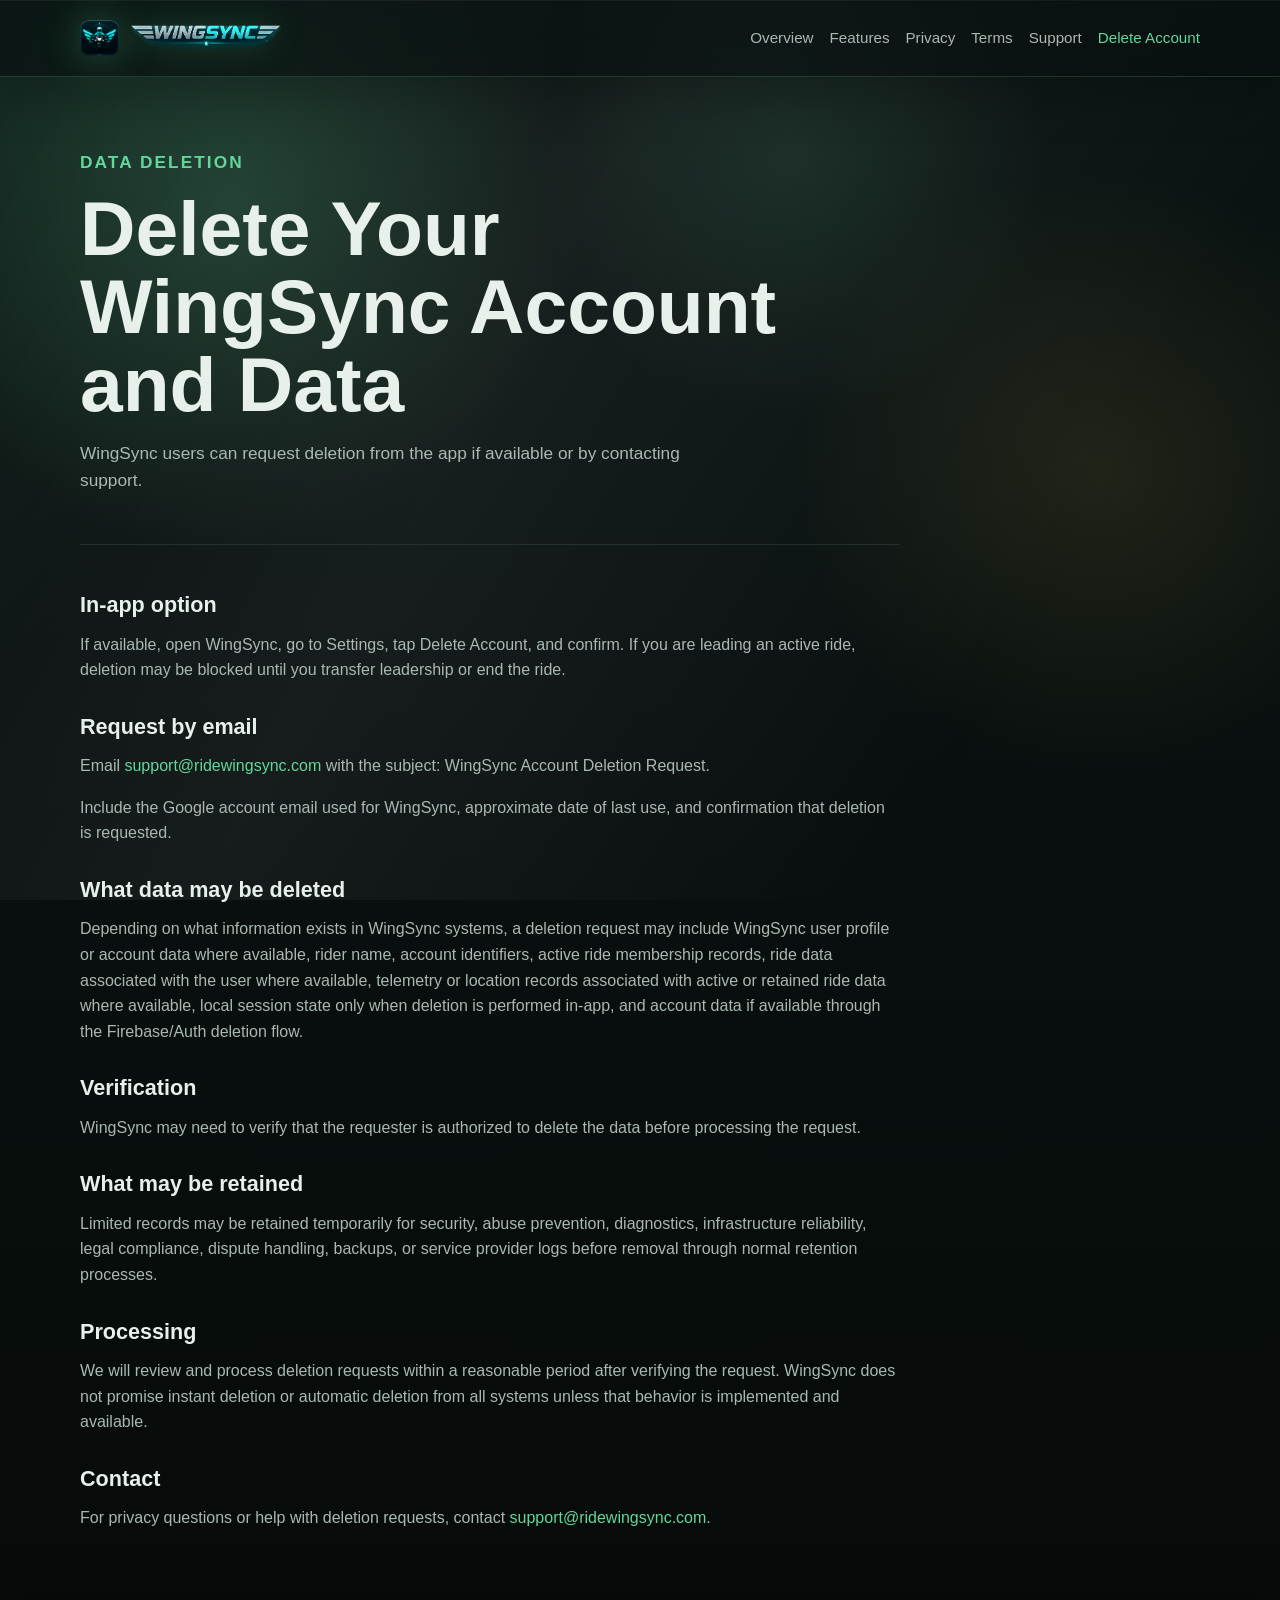
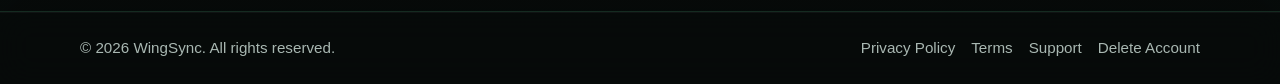
==== delete-account.html @ e3e8045b "Initial WingSync compliance website" ====
<!doctype html>
<html lang="en">
<head>
  <meta charset="utf-8">
  <meta name="viewport" content="width=device-width, initial-scale=1">
  <title>Delete Your WingSync Account and Data | WingSync</title>
  <meta name="description" content="How to delete or request deletion of WingSync account data, ride data, rider name, and telemetry.">
  <link rel="stylesheet" href="style.css">
</head>
<body>
  <header class="site-header">
    <a class="brand" href="index.html" aria-label="WingSync home">
      <img class="brand-icon" src="images/wing_sync_app_icon.png" alt="" aria-hidden="true">
      <img class="brand-logo" src="images/wing_sync_text_logo.png" alt="WingSync">
    </a>
    <nav class="site-nav" aria-label="Main navigation">
      <a href="index.html">Overview</a>
      <a href="features.html">Features</a>
      <a href="privacy-policy.html">Privacy</a>
      <a href="terms.html">Terms</a>
      <a href="support.html">Support</a>
      <a href="delete-account.html" aria-current="page">Delete Account</a>
    </nav>
  </header>

  <main>
    <section class="page-hero">
      <p class="eyebrow">Data deletion</p>
      <h1>Delete Your WingSync Account and Data</h1>
      <p>WingSync users can request deletion from the app if available or by contacting support.</p>
    </section>

    <section class="section legal">
      <h2>In-app option</h2>
      <p>If available, open WingSync, go to Settings, tap Delete Account, and confirm. If you are leading an active ride, deletion may be blocked until you transfer leadership or end the ride.</p>

      <h2>Request by email</h2>
      <p>Email <a href="mailto:support@ridewingsync.com?subject=WingSync%20Account%20Deletion%20Request">support@ridewingsync.com</a> with the subject: WingSync Account Deletion Request.</p>
      <p>Include the Google account email used for WingSync, approximate date of last use, and confirmation that deletion is requested.</p>

      <h2>What data may be deleted</h2>
      <p>Depending on what information exists in WingSync systems, a deletion request may include WingSync user profile or account data where available, rider name, account identifiers, active ride membership records, ride data associated with the user where available, telemetry or location records associated with active or retained ride data where available, local session state only when deletion is performed in-app, and account data if available through the Firebase/Auth deletion flow.</p>

      <h2>Verification</h2>
      <p>WingSync may need to verify that the requester is authorized to delete the data before processing the request.</p>

      <h2>What may be retained</h2>
      <p>Limited records may be retained temporarily for security, abuse prevention, diagnostics, infrastructure reliability, legal compliance, dispute handling, backups, or service provider logs before removal through normal retention processes.</p>

      <h2>Processing</h2>
      <p>We will review and process deletion requests within a reasonable period after verifying the request. WingSync does not promise instant deletion or automatic deletion from all systems unless that behavior is implemented and available.</p>

      <h2>Contact</h2>
      <p>For privacy questions or help with deletion requests, contact <a href="mailto:support@ridewingsync.com">support@ridewingsync.com</a>.</p>
    </section>
  </main>

  <footer class="site-footer">
    <p>&copy; 2026 WingSync. All rights reserved.</p>
    <nav aria-label="Footer navigation">
      <a href="privacy-policy.html">Privacy Policy</a>
      <a href="terms.html">Terms</a>
      <a href="support.html">Support</a>
      <a href="delete-account.html">Delete Account</a>
    </nav>
  </footer>
</body>
</html>
---- style.css ----
:root {
  color-scheme: dark;
  --bg: #09100f;
  --panel: #111b1a;
  --panel-strong: #172321;
  --text: #e8f0eb;
  --muted: #a9b8b2;
  --line: #2a3935;
  --accent: #63d69b;
  --accent-strong: #24a76d;
  --glass: rgba(17, 27, 26, 0.58);
  --glass-strong: rgba(23, 35, 33, 0.72);
  --glow: rgba(99, 214, 155, 0.28);
  --glow-soft: rgba(99, 214, 155, 0.14);
  --warning: #e6c35c;
  --max: 1120px;
}

* {
  box-sizing: border-box;
}

html {
  scroll-behavior: smooth;
}

body {
  position: relative;
  margin: 0;
  min-height: 100vh;
  overflow-x: hidden;
  background:
    radial-gradient(circle at 18% 12%, rgba(99, 214, 155, 0.2), transparent 22rem),
    radial-gradient(circle at 86% 28%, rgba(230, 195, 92, 0.1), transparent 19rem),
    linear-gradient(135deg, rgba(99, 214, 155, 0.08), transparent 30rem),
    linear-gradient(180deg, #0b1413 0%, var(--bg) 42%, #070b0a 100%);
  color: var(--text);
  font-family: Arial, Helvetica, sans-serif;
  line-height: 1.6;
}

body::before {
  content: "";
  position: fixed;
  inset: 0;
  z-index: 0;
  pointer-events: none;
  background:
    linear-gradient(120deg, transparent 0%, rgba(255, 255, 255, 0.055) 18%, transparent 36%),
    radial-gradient(circle at 62% 18%, rgba(99, 214, 155, 0.1), transparent 16rem);
  background-size: 220% 220%, 100% 100%;
  animation: ambientSweep 13s ease-in-out infinite;
}

a {
  color: var(--accent);
  text-decoration: none;
}

a:hover,
a:focus {
  color: #8ef0bc;
  text-decoration: underline;
}

.site-header {
  position: sticky;
  top: 0;
  z-index: 10;
  display: flex;
  align-items: center;
  justify-content: space-between;
  gap: 1rem;
  padding: 1rem max(1rem, calc((100vw - var(--max)) / 2));
  background: rgba(9, 16, 15, 0.68);
  border-bottom: 1px solid rgba(99, 214, 155, 0.2);
  box-shadow: 0 18px 50px rgba(0, 0, 0, 0.24), 0 1px 0 rgba(255, 255, 255, 0.05) inset;
  backdrop-filter: blur(18px) saturate(130%);
}

.brand {
  display: inline-flex;
  align-items: center;
  gap: 0.7rem;
  min-height: 2.75rem;
  color: var(--text);
  font-weight: 800;
  letter-spacing: 0;
  white-space: nowrap;
}

.brand:hover,
.brand:focus {
  color: var(--text);
  text-decoration: none;
}

.brand-mark {
  display: inline-grid;
  place-items: center;
  width: 2.25rem;
  height: 2.25rem;
  border: 1px solid rgba(99, 214, 155, 0.55);
  border-radius: 6px;
  background: linear-gradient(145deg, rgba(99, 214, 155, 0.2), rgba(255, 255, 255, 0.04));
  box-shadow: 0 0 28px var(--glow-soft), 0 1px 0 rgba(255, 255, 255, 0.12) inset;
  color: var(--accent);
  font-size: 0.8rem;
}

.brand-icon {
  display: block;
  flex: 0 0 auto;
  width: 2.45rem;
  height: 2.45rem;
  object-fit: contain;
  filter: drop-shadow(0 0 18px rgba(99, 214, 155, 0.3));
}

.brand-logo {
  display: block;
  width: auto;
  max-width: 36vw;
  height: 1.58rem;
  object-fit: contain;
  object-position: left center;
  filter: drop-shadow(0 0 16px rgba(99, 214, 155, 0.18));
}

.site-nav,
.site-footer nav {
  display: flex;
  flex-wrap: wrap;
  align-items: center;
  justify-content: flex-end;
  gap: 0.35rem 1rem;
}

.site-nav a,
.site-footer a {
  color: var(--muted);
  font-size: 0.95rem;
}

.site-nav a[aria-current="page"] {
  color: var(--accent);
}

main {
  position: relative;
  z-index: 1;
  width: min(100% - 2rem, var(--max));
  margin: 0 auto;
}

.hero {
  display: grid;
  grid-template-columns: minmax(0, 1.08fr) minmax(340px, 0.92fr);
  gap: 2rem;
  align-items: center;
  min-height: calc(100vh - 5.5rem);
  padding: 4rem 0;
}

.hero-content,
.page-hero {
  max-width: 760px;
}

.page-hero {
  padding: 4.5rem 0 2rem;
}

.eyebrow {
  margin: 0 0 0.75rem;
  color: var(--accent);
  font-size: 0.78rem;
  font-weight: 800;
  letter-spacing: 0.12em;
  text-transform: uppercase;
}

h1,
h2,
h3,
p {
  margin-top: 0;
}

h1 {
  margin-bottom: 1rem;
  font-size: clamp(2.35rem, 7vw, 4.8rem);
  line-height: 1.02;
  letter-spacing: 0;
}

h2 {
  margin-bottom: 0.85rem;
  font-size: clamp(1.45rem, 3vw, 2.25rem);
  line-height: 1.15;
  letter-spacing: 0;
}

h3 {
  margin-bottom: 0.55rem;
  font-size: 1.12rem;
}

p {
  color: var(--muted);
}

.hero-copy,
.page-hero p {
  max-width: 660px;
  font-size: 1.08rem;
}

.hero-actions {
  display: flex;
  flex-wrap: wrap;
  gap: 0.75rem;
  margin-top: 1.5rem;
}

.button {
  display: inline-flex;
  align-items: center;
  justify-content: center;
  min-height: 2.85rem;
  padding: 0.75rem 1rem;
  border: 1px solid rgba(99, 214, 155, 0.72);
  border-radius: 6px;
  background: linear-gradient(145deg, rgba(99, 214, 155, 0.96), rgba(36, 167, 109, 0.9));
  box-shadow: 0 0 32px rgba(99, 214, 155, 0.2), 0 1px 0 rgba(255, 255, 255, 0.28) inset;
  color: #03100b;
  font-weight: 800;
  transition: border-color 160ms ease, box-shadow 160ms ease, transform 160ms ease;
}

.button:hover,
.button:focus {
  color: #03100b;
  box-shadow: 0 0 42px rgba(99, 214, 155, 0.32), 0 1px 0 rgba(255, 255, 255, 0.32) inset;
  transform: translateY(-1px);
}

.button.secondary {
  border-color: rgba(99, 214, 155, 0.34);
  background: rgba(255, 255, 255, 0.035);
  color: var(--accent);
  backdrop-filter: blur(14px);
}

.button.secondary:hover,
.button.secondary:focus {
  color: #8ef0bc;
}

.status-panel,
.card,
.feature-item,
.ride-visual,
.ride-glass-card {
  position: relative;
  overflow: hidden;
  border: 1px solid rgba(99, 214, 155, 0.18);
  border-radius: 8px;
  background:
    linear-gradient(145deg, rgba(255, 255, 255, 0.08), transparent 38%),
    var(--glass);
  box-shadow:
    0 24px 70px rgba(0, 0, 0, 0.28),
    0 0 34px rgba(99, 214, 155, 0.08),
    0 1px 0 rgba(255, 255, 255, 0.08) inset;
  backdrop-filter: blur(18px) saturate(130%);
}

.status-panel::before,
.card::before,
.feature-item::before,
.ride-visual::before,
.ride-glass-card::before {
  content: "";
  position: absolute;
  inset: 0;
  pointer-events: none;
  background:
    linear-gradient(110deg, rgba(255, 255, 255, 0.14), transparent 28%),
    radial-gradient(circle at top right, var(--glow-soft), transparent 14rem);
  background-size: 220% 100%, 100% 100%;
  opacity: 0.72;
  animation: glassShimmer 8s ease-in-out infinite;
}

.card:hover,
.feature-item:hover,
.status-panel:hover,
.ride-visual:hover,
.ride-glass-card:hover {
  border-color: rgba(99, 214, 155, 0.34);
  box-shadow:
    0 28px 76px rgba(0, 0, 0, 0.3),
    0 0 42px rgba(99, 214, 155, 0.13),
    0 1px 0 rgba(255, 255, 255, 0.1) inset;
}

.status-panel {
  padding: 1rem;
}

.ride-visual {
  --ride-cycle: 18s;
  --leader-x1: 8.4rem;
  --leader-y1: -2.1rem;
  --leader-mid-x: 4rem;
  --leader-mid-y: -1rem;
  --leader-form-x: 6.8rem;
  --leader-form-y: -1.6rem;
  --leader-x2: 15.6rem;
  --leader-y2: 1.7rem;
  --leader-lost-x: 17rem;
  --leader-lost-y: -1.1rem;
  --leader-x3: 24rem;
  --leader-y3: -1rem;
  --rider-one-x1: 7.4rem;
  --rider-one-y1: -1.2rem;
  --rider-one-mid-x: 3.2rem;
  --rider-one-mid-y: -0.7rem;
  --rider-one-form-x: 5.8rem;
  --rider-one-form-y: -0.9rem;
  --rider-one-x2: 14.5rem;
  --rider-one-y2: 2.7rem;
  --rider-one-lost-x: 16rem;
  --rider-one-lost-y: 0.6rem;
  --rider-one-x3: 22rem;
  --rider-one-y3: 0.2rem;
  --rider-two-x1: 5.8rem;
  --rider-two-y1: -3rem;
  --rider-two-mid-x: 2.2rem;
  --rider-two-mid-y: -1rem;
  --rider-two-form-x: 4.8rem;
  --rider-two-form-y: -1.7rem;
  --rider-two-x2: 12.8rem;
  --rider-two-y2: -0.3rem;
  --rider-two-x3: 18rem;
  --rider-two-y3: -3.1rem;
  --rider-two-lost-x: 19rem;
  --rider-two-lost-y: -4.7rem;
  min-height: 34rem;
  isolation: isolate;
  background:
    radial-gradient(circle at 22% 20%, rgba(99, 214, 155, 0.22), transparent 9rem),
    radial-gradient(circle at 84% 72%, rgba(230, 195, 92, 0.13), transparent 10rem),
    linear-gradient(145deg, rgba(255, 255, 255, 0.075), transparent 42%),
    rgba(10, 19, 18, 0.68);
  box-shadow:
    0 34px 100px rgba(0, 0, 0, 0.36),
    0 0 62px rgba(99, 214, 155, 0.13),
    0 1px 0 rgba(255, 255, 255, 0.1) inset;
}

.ride-visual::after {
  content: "";
  position: absolute;
  inset: 1px;
  border-radius: 7px;
  pointer-events: none;
  background:
    linear-gradient(135deg, rgba(255, 255, 255, 0.16), transparent 20%),
    linear-gradient(315deg, rgba(99, 214, 155, 0.16), transparent 24%);
  opacity: 0.58;
}

.hero-app-icon {
  position: absolute;
  top: 1.25rem;
  left: 1.25rem;
  z-index: 3;
  width: 4.2rem;
  height: 4.2rem;
  object-fit: contain;
  filter: drop-shadow(0 0 28px rgba(99, 214, 155, 0.3));
  animation: floatLogo 5.6s ease-in-out infinite;
}

.hero-slash {
  position: absolute;
  right: -4.5rem;
  bottom: -6rem;
  z-index: 1;
  width: 20rem;
  max-width: 70%;
  opacity: 0.11;
  filter: blur(0.2px) drop-shadow(0 0 40px rgba(99, 214, 155, 0.22));
  transform: rotate(-12deg);
}

.map-grid {
  position: absolute;
  inset: 0;
  z-index: 1;
  background-image:
    linear-gradient(rgba(99, 214, 155, 0.1) 1px, transparent 1px),
    linear-gradient(90deg, rgba(99, 214, 155, 0.1) 1px, transparent 1px);
  background-size: 3.6rem 3.6rem;
  -webkit-mask-image: radial-gradient(circle at center, #000 35%, transparent 78%);
  mask-image: radial-gradient(circle at center, #000 35%, transparent 78%);
  opacity: 0.42;
  animation: gridDrift 18s linear infinite;
}

.dark-map {
  position: absolute;
  inset: 0;
  z-index: 2;
  overflow: hidden;
  background:
    radial-gradient(circle at 18% 22%, rgba(99, 214, 155, 0.08), transparent 12rem),
    radial-gradient(circle at 82% 70%, rgba(230, 195, 92, 0.07), transparent 11rem),
    linear-gradient(145deg, rgba(255, 255, 255, 0.03), transparent 44%);
  opacity: 0.96;
}

.dark-map::before,
.dark-map::after {
  content: "";
  position: absolute;
  border-radius: 50%;
  background: rgba(99, 214, 155, 0.045);
  filter: blur(0.2px);
}

.dark-map::before {
  width: 14rem;
  height: 10rem;
  right: 6%;
  top: 18%;
  transform: rotate(-18deg);
}

.dark-map::after {
  width: 12rem;
  height: 9rem;
  left: 4%;
  bottom: 10%;
  transform: rotate(16deg);
}

.map-road {
  position: absolute;
  z-index: 2;
  display: block;
  height: 0.58rem;
  border-radius: 999px;
  background:
    linear-gradient(90deg, transparent 0 4%, rgba(198, 218, 210, 0.36) 4% 96%, transparent 96%),
    linear-gradient(90deg, transparent, rgba(99, 214, 155, 0.12), transparent);
  box-shadow:
    0 0 0 0.18rem rgba(255, 255, 255, 0.035),
    0 0 16px rgba(99, 214, 155, 0.08);
}

.map-road::after {
  content: "";
  position: absolute;
  left: 7%;
  right: 7%;
  top: 50%;
  height: 1px;
  background: repeating-linear-gradient(90deg, rgba(232, 240, 235, 0.5) 0 0.9rem, transparent 0.9rem 1.7rem);
  opacity: 0.34;
}

.road-main {
  left: 7%;
  right: 9%;
  top: 51%;
  transform: rotate(-13deg);
}

.road-main-alt {
  left: 32%;
  right: 16%;
  top: 61%;
  transform: rotate(23deg);
  height: 0.5rem;
  opacity: 0.68;
}

.road-cross-one {
  left: -7%;
  right: 37%;
  top: 35%;
  transform: rotate(58deg);
  height: 0.44rem;
  opacity: 0.52;
}

.road-cross-two {
  left: 42%;
  right: -12%;
  top: 41%;
  transform: rotate(62deg);
  height: 0.48rem;
  opacity: 0.5;
}

.road-local {
  height: 0.28rem;
  background: rgba(154, 175, 167, 0.18);
  box-shadow: 0 0 10px rgba(99, 214, 155, 0.04);
}

.road-local::after {
  opacity: 0;
}

.road-local-one {
  left: 8%;
  right: 44%;
  top: 24%;
  transform: rotate(-7deg);
}

.road-local-two {
  left: 54%;
  right: 5%;
  top: 76%;
  transform: rotate(-10deg);
}

.road-local-three {
  left: 16%;
  right: 31%;
  top: 82%;
  transform: rotate(11deg);
}

.map-label {
  position: absolute;
  z-index: 3;
  color: rgba(232, 240, 235, 0.34);
  font-size: 0.68rem;
  letter-spacing: 0.04em;
  text-transform: uppercase;
  pointer-events: none;
}

.label-north {
  left: 20%;
  top: 27%;
  transform: rotate(-7deg);
}

.label-east {
  right: 12%;
  top: 33%;
  transform: rotate(60deg);
}

.label-south {
  right: 18%;
  bottom: 18%;
  transform: rotate(-9deg);
}

.formation-radius {
  position: absolute;
  left: 19%;
  top: 28%;
  z-index: 3;
  width: min(18rem, 48%);
  aspect-ratio: 1;
  border: 1px solid rgba(99, 214, 155, 0.62);
  border-radius: 50%;
  background:
    radial-gradient(circle, rgba(99, 214, 155, 0.08), transparent 62%),
    repeating-radial-gradient(circle, transparent 0 2.7rem, rgba(99, 214, 155, 0.08) 2.75rem 2.82rem);
  box-shadow:
    0 0 42px rgba(99, 214, 155, 0.16),
    0 0 0 0.6rem rgba(99, 214, 155, 0.035);
  animation: formationRadiusState var(--ride-cycle) ease-in-out infinite;
}

.route {
  position: absolute;
  z-index: 3;
  height: 0.28rem;
  border-radius: 999px;
  background: linear-gradient(90deg, transparent, rgba(99, 214, 155, 0.86), rgba(230, 195, 92, 0.72), transparent);
  box-shadow: 0 0 22px rgba(99, 214, 155, 0.28);
  opacity: 0.86;
}

.route::after {
  content: "";
  position: absolute;
  inset: -0.12rem 0;
  border-radius: inherit;
  background: linear-gradient(90deg, transparent, rgba(255, 255, 255, 0.42), transparent);
  animation: routePulse 2.8s ease-in-out infinite;
}

.route-primary {
  left: 9%;
  right: 11%;
  top: 51%;
  transform: rotate(-13deg);
}

.route-secondary {
  left: 32%;
  right: 16%;
  top: 61%;
  transform: rotate(23deg);
  opacity: 0.48;
}

.marker-track {
  position: absolute;
  z-index: 4;
  width: 4.35rem;
  height: 4.35rem;
  filter: drop-shadow(0 0 22px rgba(99, 214, 155, 0.34));
}

.marker-track img {
  position: relative;
  display: block;
  width: 100%;
  height: 100%;
  object-fit: contain;
  animation: markerLean 1.6s ease-in-out infinite;
}

.leader-track {
  left: 23%;
  top: 55%;
  animation: leaderRide var(--ride-cycle) cubic-bezier(0.45, 0, 0.18, 1) infinite;
}

.rider-one {
  left: 16%;
  top: 57%;
  width: 3.8rem;
  height: 3.8rem;
  animation: riderRideOne var(--ride-cycle) cubic-bezier(0.45, 0, 0.18, 1) infinite;
}

.rider-two {
  left: 10%;
  top: 59%;
  width: 3.6rem;
  height: 3.6rem;
  animation: riderRideTwo var(--ride-cycle) cubic-bezier(0.45, 0, 0.18, 1) infinite;
}

.rider-two .marker-live {
  animation: markerLean 1.6s ease-in-out infinite, markerLiveState var(--ride-cycle) linear infinite;
}

.rider-two .marker-lost {
  position: absolute;
  inset: 0;
  opacity: 0;
  filter: grayscale(1) contrast(1.08) brightness(0.72);
  animation: markerLostState var(--ride-cycle) linear infinite;
}

.ride-glass-card {
  position: absolute;
  z-index: 5;
  display: grid;
  gap: 0.15rem;
  min-width: 9.8rem;
  padding: 0.8rem 0.95rem;
  background:
    linear-gradient(145deg, rgba(255, 255, 255, 0.1), transparent 40%),
    rgba(9, 16, 15, 0.54);
}

.ride-glass-card span {
  position: relative;
  color: var(--muted);
  font-size: 0.78rem;
}

.ride-glass-card strong {
  position: relative;
  color: var(--text);
  font-size: 1rem;
}

.ride-code {
  right: 1.1rem;
  top: 1.2rem;
}

.ride-status {
  left: 1.2rem;
  bottom: 1.2rem;
  min-width: 13.2rem;
  min-height: 4.55rem;
}

.status-copy {
  display: none;
}

.status-healthy {
  display: block;
  color: #9cf5c2;
  animation: statusHealthy var(--ride-cycle) linear infinite;
}

.status-oof,
.status-lost {
  position: absolute;
  left: 0.95rem;
  right: 0.95rem;
  bottom: 0.8rem;
  display: block;
  line-height: 1.2;
  opacity: 0;
}

.status-oof {
  color: var(--warning);
  animation: statusOof var(--ride-cycle) linear infinite;
}

.status-lost {
  color: #f0f4f2;
  animation: statusLost var(--ride-cycle) linear infinite;
}

.lost-card {
  right: 1.1rem;
  bottom: 1.2rem;
  opacity: 0;
  transform: translateY(0.5rem);
  animation: lostCardState var(--ride-cycle) ease-in-out infinite;
}

.panel-row {
  position: relative;
  display: flex;
  align-items: center;
  justify-content: space-between;
  gap: 1rem;
  padding: 1rem 0;
  border-bottom: 1px solid var(--line);
}

.panel-row:last-child {
  border-bottom: 0;
}

.panel-row span {
  color: var(--muted);
}

.panel-row strong {
  color: var(--text);
  text-align: right;
}

.section {
  padding: 3rem 0;
  border-top: 1px solid rgba(42, 57, 53, 0.72);
}

.section-heading {
  max-width: 700px;
  margin-bottom: 1.5rem;
}

.grid {
  display: grid;
  gap: 1rem;
}

.grid.two {
  grid-template-columns: repeat(2, minmax(0, 1fr));
}

.grid.three {
  grid-template-columns: repeat(3, minmax(0, 1fr));
}

.card,
.feature-item {
  padding: 1.25rem;
}

.card > *,
.feature-item > *,
.status-panel > * {
  position: relative;
}

.card p:last-child,
.feature-item p:last-child,
.legal p:last-child {
  margin-bottom: 0;
}

.split {
  display: grid;
  grid-template-columns: 0.8fr 1.2fr;
  gap: 2rem;
  align-items: start;
}

.feature-list {
  display: grid;
  gap: 1rem;
}

.feature-item {
  display: grid;
  grid-template-columns: minmax(220px, 0.42fr) 1fr;
  gap: 1.5rem;
  align-items: start;
}

.feature-item h2 {
  font-size: 1.25rem;
}

.legal {
  max-width: 820px;
}

.legal h2 {
  margin-top: 2rem;
  font-size: 1.35rem;
}

.legal h2:first-child {
  margin-top: 0;
}

.legal ul {
  margin: 0 0 1.5rem;
  padding-left: 1.2rem;
  color: var(--muted);
}

.legal li + li {
  margin-top: 0.5rem;
}

.site-footer {
  position: relative;
  z-index: 1;
  display: flex;
  align-items: center;
  justify-content: space-between;
  gap: 1rem;
  margin-top: 2rem;
  padding: 1.5rem max(1rem, calc((100vw - var(--max)) / 2));
  border-top: 1px solid rgba(99, 214, 155, 0.16);
  background: rgba(7, 11, 10, 0.72);
  box-shadow: 0 -18px 50px rgba(0, 0, 0, 0.2), 0 1px 0 rgba(255, 255, 255, 0.04) inset;
  backdrop-filter: blur(16px) saturate(120%);
}

.site-footer p {
  margin: 0;
  font-size: 0.95rem;
}

@keyframes ambientSweep {
  0%,
  100% {
    background-position: 0% 40%, center;
    opacity: 0.65;
  }

  50% {
    background-position: 100% 55%, center;
    opacity: 1;
  }
}

@keyframes glassShimmer {
  0%,
  100% {
    background-position: 120% 0, center;
    opacity: 0.56;
  }

  50% {
    background-position: -60% 0, center;
    opacity: 0.86;
  }
}

@keyframes floatLogo {
  0%,
  100% {
    transform: translateY(0) scale(1);
  }

  50% {
    transform: translateY(-0.45rem) scale(1.02);
  }
}

@keyframes gridDrift {
  from {
    background-position: 0 0, 0 0;
  }

  to {
    background-position: 3.6rem 3.6rem, 3.6rem 3.6rem;
  }
}

@keyframes routePulse {
  0%,
  100% {
    transform: translateX(-26%);
    opacity: 0;
  }

  45% {
    opacity: 0.9;
  }

  70% {
    transform: translateX(32%);
    opacity: 0;
  }
}

@keyframes markerLean {
  0%,
  100% {
    transform: rotate(-4deg) scale(1);
  }

  50% {
    transform: rotate(5deg) scale(1.035);
  }
}

@keyframes formationRadiusState {
  0%,
  31% {
    border-color: rgba(99, 214, 155, 0.66);
    box-shadow:
      0 0 42px rgba(99, 214, 155, 0.18),
      0 0 0 0.6rem rgba(99, 214, 155, 0.04);
    transform: scale(1);
  }

  38%,
  62% {
    border-color: rgba(230, 195, 92, 0.86);
    box-shadow:
      0 0 52px rgba(230, 195, 92, 0.22),
      0 0 0 0.85rem rgba(230, 195, 92, 0.055);
    transform: scale(1.035);
  }

  69%,
  94% {
    border-color: rgba(232, 240, 235, 0.3);
    box-shadow:
      0 0 28px rgba(232, 240, 235, 0.08),
      0 0 0 0.5rem rgba(232, 240, 235, 0.035);
    filter: grayscale(1);
    transform: scale(0.98);
  }

  100% {
    border-color: rgba(99, 214, 155, 0.66);
    box-shadow:
      0 0 42px rgba(99, 214, 155, 0.18),
      0 0 0 0.6rem rgba(99, 214, 155, 0.04);
    filter: none;
    transform: scale(1);
  }
}

@keyframes leaderRide {
  0%,
  100% {
    left: 23%;
    top: 55%;
    transform: translate(-50%, -50%) rotate(-13deg);
  }

  16% {
    left: 35%;
    top: 52%;
    transform: translate(-50%, -50%) rotate(-13deg);
  }

  31% {
    left: 47%;
    top: 49%;
    transform: translate(-50%, -50%) rotate(-13deg);
  }

  45% {
    left: 58%;
    top: 47%;
    transform: translate(-50%, -50%) rotate(-13deg);
  }

  63% {
    left: 70%;
    top: 44%;
    transform: translate(-50%, -50%) rotate(-13deg);
  }

  86% {
    left: 78%;
    top: 42%;
    transform: translate(-50%, -50%) rotate(-13deg);
  }
}

@keyframes riderRideOne {
  0%,
  100% {
    left: 16%;
    top: 57%;
    transform: translate(-50%, -50%) rotate(-13deg);
  }

  16% {
    left: 28%;
    top: 54%;
    transform: translate(-50%, -50%) rotate(-13deg);
  }

  31% {
    left: 40%;
    top: 51%;
    transform: translate(-50%, -50%) rotate(-13deg);
  }

  45% {
    left: 51%;
    top: 49%;
    transform: translate(-50%, -50%) rotate(-13deg);
  }

  63% {
    left: 63%;
    top: 46%;
    transform: translate(-50%, -50%) rotate(-13deg);
  }

  86% {
    left: 71%;
    top: 44%;
    transform: translate(-50%, -50%) rotate(-13deg);
  }
}

@keyframes riderRideTwo {
  0%,
  100% {
    left: 10%;
    top: 59%;
    transform: translate(-50%, -50%) rotate(-13deg);
  }

  16% {
    left: 22%;
    top: 56%;
    transform: translate(-50%, -50%) rotate(-13deg);
  }

  31% {
    left: 34%;
    top: 53%;
    transform: translate(-50%, -50%) rotate(-13deg);
  }

  42% {
    left: 46%;
    top: 57%;
    transform: translate(-50%, -50%) rotate(23deg);
  }

  55% {
    left: 59%;
    top: 62%;
    transform: translate(-50%, -50%) rotate(23deg);
  }

  66%,
  92% {
    left: 74%;
    top: 68%;
    transform: translate(-50%, -50%) rotate(23deg);
  }
}

@keyframes markerLiveState {
  0%,
  64% {
    opacity: 1;
  }

  66%,
  96% {
    opacity: 0;
  }

  100% {
    opacity: 1;
  }
}

@keyframes markerLostState {
  0%,
  64% {
    opacity: 0;
  }

  68%,
  94% {
    opacity: 1;
  }

  100% {
    opacity: 0;
  }
}

@keyframes statusHealthy {
  0%,
  31% {
    opacity: 1;
  }

  34%,
  100% {
    opacity: 0;
  }
}

@keyframes statusOof {
  0%,
  33% {
    opacity: 0;
  }

  38%,
  62% {
    opacity: 1;
  }

  66%,
  100% {
    opacity: 0;
  }
}

@keyframes statusLost {
  0%,
  64% {
    opacity: 0;
  }

  69%,
  94% {
    opacity: 1;
  }

  100% {
    opacity: 0;
  }
}

@keyframes lostCardState {
  0%,
  64% {
    opacity: 0;
    transform: translateY(0.5rem);
  }

  70%,
  94% {
    opacity: 1;
    transform: translateY(0);
  }

  100% {
    opacity: 0;
    transform: translateY(0.5rem);
  }
}

@media (max-width: 820px) {
  .site-header,
  .site-footer {
    align-items: flex-start;
    flex-direction: column;
  }

  .site-nav,
  .site-footer nav {
    justify-content: flex-start;
  }

  .hero,
  .split,
  .feature-item,
  .grid.two,
  .grid.three {
    grid-template-columns: 1fr;
  }

  .hero {
    min-height: auto;
    padding: 3rem 0;
  }

  .ride-visual {
    --leader-x1: 5.8rem;
    --leader-y1: -1.5rem;
    --leader-mid-x: 2.7rem;
    --leader-mid-y: -0.7rem;
    --leader-form-x: 4.6rem;
    --leader-form-y: -1.1rem;
    --leader-x2: 10.2rem;
    --leader-y2: 1.1rem;
    --leader-lost-x: 10.8rem;
    --leader-lost-y: -0.8rem;
    --leader-x3: 15rem;
    --leader-y3: -0.6rem;
    --rider-one-x1: 5rem;
    --rider-one-y1: -0.8rem;
    --rider-one-mid-x: 2.1rem;
    --rider-one-mid-y: -0.5rem;
    --rider-one-form-x: 3.9rem;
    --rider-one-form-y: -0.7rem;
    --rider-one-x2: 9.5rem;
    --rider-one-y2: 1.7rem;
    --rider-one-lost-x: 10rem;
    --rider-one-lost-y: 0.6rem;
    --rider-one-x3: 14rem;
    --rider-one-y3: 0.1rem;
    --rider-two-x1: 4rem;
    --rider-two-y1: -2rem;
    --rider-two-mid-x: 1.5rem;
    --rider-two-mid-y: -0.7rem;
    --rider-two-form-x: 3.2rem;
    --rider-two-form-y: -1.15rem;
    --rider-two-x2: 8.4rem;
    --rider-two-y2: -0.2rem;
    --rider-two-x3: 12rem;
    --rider-two-y3: -2rem;
    --rider-two-lost-x: 12.5rem;
    --rider-two-lost-y: -3.2rem;
    min-height: 27rem;
  }

  .marker-track {
    width: 3.8rem;
    height: 3.8rem;
  }

  .rider-one,
  .rider-two {
    width: 3.35rem;
    height: 3.35rem;
  }

  .page-hero {
    padding-top: 3rem;
  }
}

@media (max-width: 520px) {
  main {
    width: min(100% - 1rem, var(--max));
  }

  .site-header,
  .site-footer {
    padding-left: 0.75rem;
    padding-right: 0.75rem;
  }

  .site-nav,
  .site-footer nav {
    gap: 0.2rem 0.75rem;
  }

  .site-nav a,
  .site-footer a {
    font-size: 0.9rem;
  }

  .brand-logo {
    width: auto;
    height: 1.36rem;
  }

  .brand-icon {
    width: 2.2rem;
    height: 2.2rem;
  }

  .ride-visual {
    min-height: 23rem;
  }

  .hero-app-icon {
    width: 3.4rem;
    height: 3.4rem;
  }

  .hero-slash {
    width: 15rem;
  }

  .ride-glass-card {
    min-width: 8.4rem;
  }

  .ride-status {
    min-width: 12rem;
  }

  .lost-card {
    top: 5.65rem;
    right: 0.85rem;
    bottom: auto;
  }

  .button {
    width: 100%;
  }

  .panel-row {
    align-items: flex-start;
    flex-direction: column;
    gap: 0.25rem;
  }

  .panel-row strong {
    text-align: left;
  }
}

@media (prefers-reduced-motion: reduce) {
  *,
  *::before,
  *::after {
    animation-duration: 0.001ms !important;
    animation-iteration-count: 1 !important;
    scroll-behavior: auto !important;
  }
}
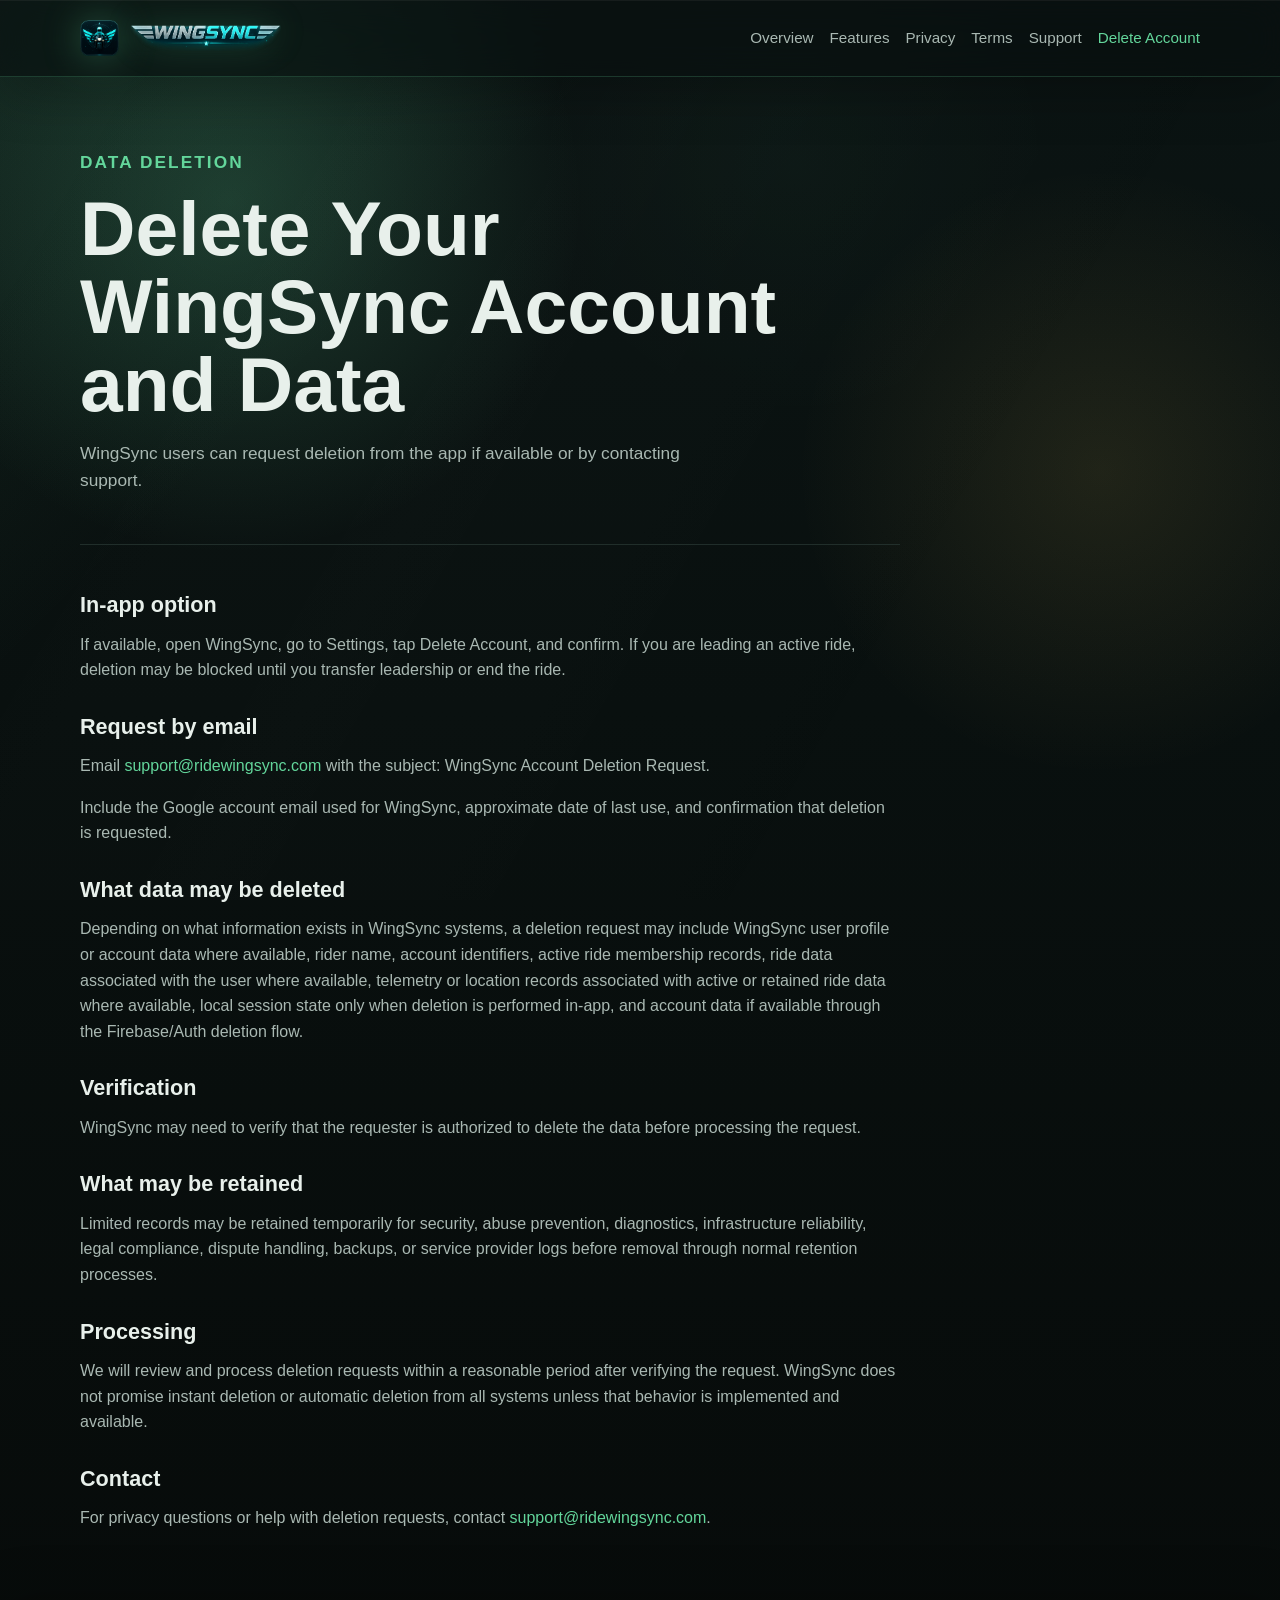
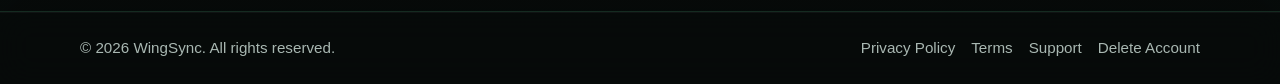
==== commit aca91698: "Animations on homepage refined" ====
--- a/delete-account.html
+++ b/delete-account.html
@@ -5,7 +5,7 @@
   <meta name="viewport" content="width=device-width, initial-scale=1">
   <title>Delete Your WingSync Account and Data | WingSync</title>
   <meta name="description" content="How to delete or request deletion of WingSync account data, ride data, rider name, and telemetry.">
-  <link rel="stylesheet" href="style.css">
+  <link rel="stylesheet" href="style.css?v=20260602-hero-logo">
 </head>
 <body>
   <header class="site-header">
--- a/style.css
+++ b/style.css
@@ -46,10 +46,11 @@
   z-index: 0;
   pointer-events: none;
   background:
-    linear-gradient(120deg, transparent 0%, rgba(255, 255, 255, 0.055) 18%, transparent 36%),
-    radial-gradient(circle at 62% 18%, rgba(99, 214, 155, 0.1), transparent 16rem);
+    linear-gradient(120deg, transparent 0%, rgba(255, 255, 255, 0.022) 18%, transparent 36%),
+    radial-gradient(circle at 62% 18%, rgba(99, 214, 155, 0.045), transparent 16rem);
   background-size: 220% 220%, 100% 100%;
-  animation: ambientSweep 13s ease-in-out infinite;
+  opacity: 0.55;
+  animation: ambientSweep 28s ease-in-out infinite;
 }
 
 a {
@@ -167,6 +168,18 @@
   max-width: 760px;
 }
 
+.hero-brand-logo {
+  display: block;
+  width: clamp(12rem, 24vw, 19rem);
+  max-width: 100%;
+  height: auto;
+  max-height: 4.25rem;
+  margin: 0 0 1.35rem;
+  object-fit: contain;
+  object-position: left center;
+  filter: drop-shadow(0 0 24px rgba(99, 214, 155, 0.18));
+}
+
 .page-hero {
   padding: 4.5rem 0 2rem;
 }
@@ -241,8 +254,8 @@
 .button:hover,
 .button:focus {
   color: #03100b;
-  box-shadow: 0 0 42px rgba(99, 214, 155, 0.32), 0 1px 0 rgba(255, 255, 255, 0.32) inset;
-  transform: translateY(-1px);
+  box-shadow: 0 0 34px rgba(99, 214, 155, 0.24), 0 1px 0 rgba(255, 255, 255, 0.28) inset;
+  transform: translateY(-0.5px);
 }
 
 .button.secondary {
@@ -286,11 +299,11 @@
   inset: 0;
   pointer-events: none;
   background:
-    linear-gradient(110deg, rgba(255, 255, 255, 0.14), transparent 28%),
-    radial-gradient(circle at top right, var(--glow-soft), transparent 14rem);
+    linear-gradient(110deg, rgba(255, 255, 255, 0.07), transparent 28%),
+    radial-gradient(circle at top right, rgba(99, 214, 155, 0.07), transparent 14rem);
   background-size: 220% 100%, 100% 100%;
-  opacity: 0.72;
-  animation: glassShimmer 8s ease-in-out infinite;
+  opacity: 0.36;
+  animation: glassShimmer 18s ease-in-out infinite;
 }
 
 .card:hover,
@@ -298,10 +311,10 @@
 .status-panel:hover,
 .ride-visual:hover,
 .ride-glass-card:hover {
-  border-color: rgba(99, 214, 155, 0.34);
+  border-color: rgba(99, 214, 155, 0.24);
   box-shadow:
-    0 28px 76px rgba(0, 0, 0, 0.3),
-    0 0 42px rgba(99, 214, 155, 0.13),
+    0 24px 70px rgba(0, 0, 0, 0.28),
+    0 0 30px rgba(99, 214, 155, 0.08),
     0 1px 0 rgba(255, 255, 255, 0.1) inset;
 }
 
@@ -735,14 +748,6 @@
   animation: statusLost var(--ride-cycle) linear infinite;
 }
 
-.lost-card {
-  right: 1.1rem;
-  bottom: 1.2rem;
-  opacity: 0;
-  transform: translateY(0.5rem);
-  animation: lostCardState var(--ride-cycle) ease-in-out infinite;
-}
-
 .panel-row {
   position: relative;
   display: flex;
@@ -876,12 +881,12 @@
   0%,
   100% {
     background-position: 0% 40%, center;
-    opacity: 0.65;
+    opacity: 0.35;
   }
 
   50% {
     background-position: 100% 55%, center;
-    opacity: 1;
+    opacity: 0.55;
   }
 }
 
@@ -889,12 +894,12 @@
   0%,
   100% {
     background-position: 120% 0, center;
-    opacity: 0.56;
+    opacity: 0.22;
   }
 
   50% {
     background-position: -60% 0, center;
-    opacity: 0.86;
+    opacity: 0.42;
   }
 }
 
@@ -1178,25 +1183,6 @@
 
   100% {
     opacity: 0;
-  }
-}
-
-@keyframes lostCardState {
-  0%,
-  64% {
-    opacity: 0;
-    transform: translateY(0.5rem);
-  }
-
-  70%,
-  94% {
-    opacity: 1;
-    transform: translateY(0);
-  }
-
-  100% {
-    opacity: 0;
-    transform: translateY(0.5rem);
   }
 }
 
@@ -1333,12 +1319,6 @@
     min-width: 12rem;
   }
 
-  .lost-card {
-    top: 5.65rem;
-    right: 0.85rem;
-    bottom: auto;
-  }
-
   .button {
     width: 100%;
   }
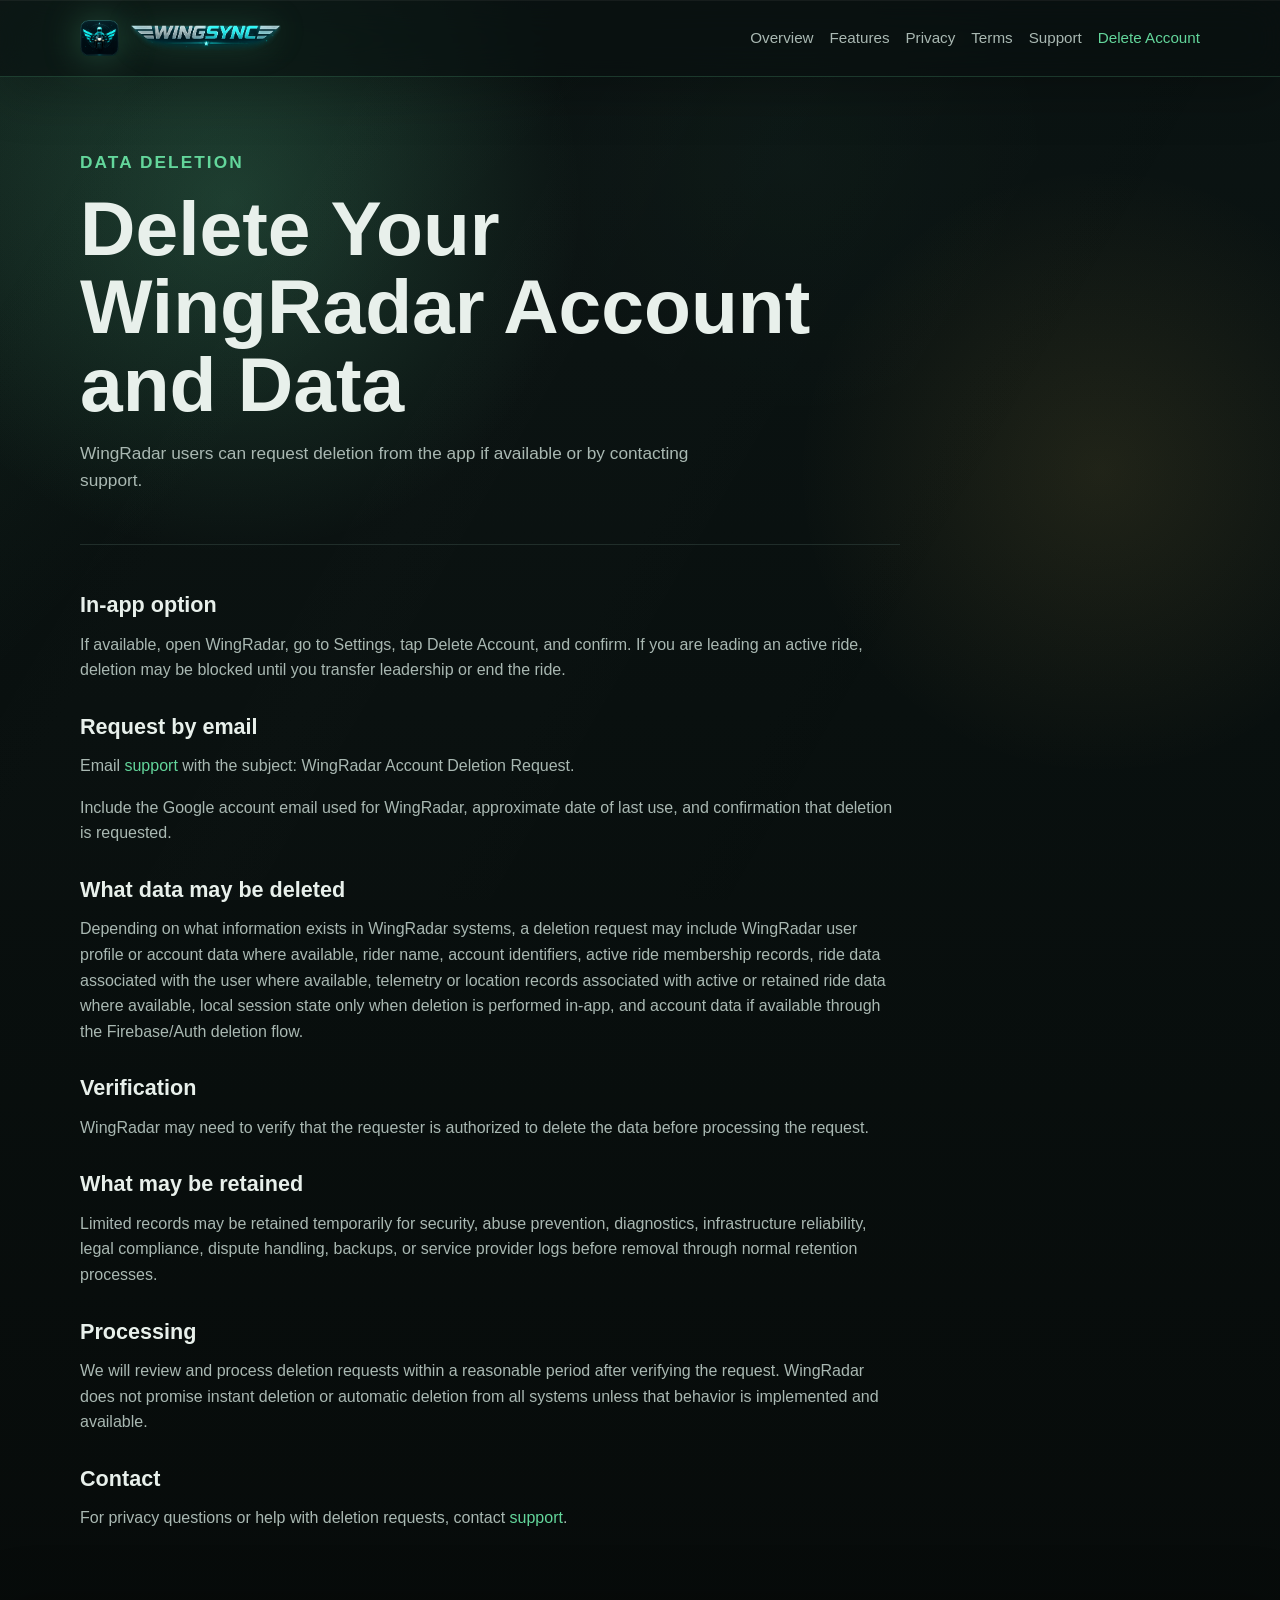
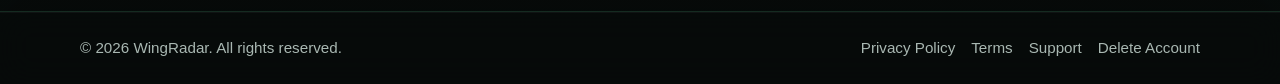
==== commit f4ffc25d: "Rebrand website from WingSync to WingRadar" ====
--- a/delete-account.html
+++ b/delete-account.html
@@ -3,15 +3,16 @@
 <head>
   <meta charset="utf-8">
   <meta name="viewport" content="width=device-width, initial-scale=1">
-  <title>Delete Your WingSync Account and Data | WingSync</title>
-  <meta name="description" content="How to delete or request deletion of WingSync account data, ride data, rider name, and telemetry.">
+  <title>Delete Your WingRadar Account and Data | WingRadar</title>
+  <meta name="description" content="How to delete or request deletion of WingRadar account data, ride data, rider name, and telemetry.">
   <link rel="stylesheet" href="style.css?v=20260602-hero-logo">
 </head>
 <body>
   <header class="site-header">
-    <a class="brand" href="index.html" aria-label="WingSync home">
+    <a class="brand" href="index.html" aria-label="WingRadar home">
+      <!-- TODO: Replace WingSync-branded logo/icon assets with WingRadar versions. -->
       <img class="brand-icon" src="images/wing_sync_app_icon.png" alt="" aria-hidden="true">
-      <img class="brand-logo" src="images/wing_sync_text_logo.png" alt="WingSync">
+      <img class="brand-logo" src="images/wing_sync_text_logo.png" alt="WingRadar">
     </a>
     <nav class="site-nav" aria-label="Main navigation">
       <a href="index.html">Overview</a>
@@ -26,37 +27,37 @@
   <main>
     <section class="page-hero">
       <p class="eyebrow">Data deletion</p>
-      <h1>Delete Your WingSync Account and Data</h1>
-      <p>WingSync users can request deletion from the app if available or by contacting support.</p>
+      <h1>Delete Your WingRadar Account and Data</h1>
+      <p>WingRadar users can request deletion from the app if available or by contacting support.</p>
     </section>
 
     <section class="section legal">
       <h2>In-app option</h2>
-      <p>If available, open WingSync, go to Settings, tap Delete Account, and confirm. If you are leading an active ride, deletion may be blocked until you transfer leadership or end the ride.</p>
+      <p>If available, open WingRadar, go to Settings, tap Delete Account, and confirm. If you are leading an active ride, deletion may be blocked until you transfer leadership or end the ride.</p>
 
       <h2>Request by email</h2>
-      <p>Email <a href="mailto:support@ridewingsync.com?subject=WingSync%20Account%20Deletion%20Request">support@ridewingsync.com</a> with the subject: WingSync Account Deletion Request.</p>
-      <p>Include the Google account email used for WingSync, approximate date of last use, and confirmation that deletion is requested.</p>
+      <p>Email <a href="mailto:support@ridewingsync.com?subject=WingRadar%20Account%20Deletion%20Request">support</a> with the subject: WingRadar Account Deletion Request.</p>
+      <p>Include the Google account email used for WingRadar, approximate date of last use, and confirmation that deletion is requested.</p>
 
       <h2>What data may be deleted</h2>
-      <p>Depending on what information exists in WingSync systems, a deletion request may include WingSync user profile or account data where available, rider name, account identifiers, active ride membership records, ride data associated with the user where available, telemetry or location records associated with active or retained ride data where available, local session state only when deletion is performed in-app, and account data if available through the Firebase/Auth deletion flow.</p>
+      <p>Depending on what information exists in WingRadar systems, a deletion request may include WingRadar user profile or account data where available, rider name, account identifiers, active ride membership records, ride data associated with the user where available, telemetry or location records associated with active or retained ride data where available, local session state only when deletion is performed in-app, and account data if available through the Firebase/Auth deletion flow.</p>
 
       <h2>Verification</h2>
-      <p>WingSync may need to verify that the requester is authorized to delete the data before processing the request.</p>
+      <p>WingRadar may need to verify that the requester is authorized to delete the data before processing the request.</p>
 
       <h2>What may be retained</h2>
       <p>Limited records may be retained temporarily for security, abuse prevention, diagnostics, infrastructure reliability, legal compliance, dispute handling, backups, or service provider logs before removal through normal retention processes.</p>
 
       <h2>Processing</h2>
-      <p>We will review and process deletion requests within a reasonable period after verifying the request. WingSync does not promise instant deletion or automatic deletion from all systems unless that behavior is implemented and available.</p>
+      <p>We will review and process deletion requests within a reasonable period after verifying the request. WingRadar does not promise instant deletion or automatic deletion from all systems unless that behavior is implemented and available.</p>
 
       <h2>Contact</h2>
-      <p>For privacy questions or help with deletion requests, contact <a href="mailto:support@ridewingsync.com">support@ridewingsync.com</a>.</p>
+      <p>For privacy questions or help with deletion requests, contact <a href="mailto:support@ridewingsync.com">support</a>.</p>
     </section>
   </main>
 
   <footer class="site-footer">
-    <p>&copy; 2026 WingSync. All rights reserved.</p>
+    <p>&copy; 2026 WingRadar. All rights reserved.</p>
     <nav aria-label="Footer navigation">
       <a href="privacy-policy.html">Privacy Policy</a>
       <a href="terms.html">Terms</a>
--- a/style.css
+++ b/style.css
@@ -580,8 +580,8 @@
 
 .formation-radius {
   position: absolute;
-  left: 19%;
-  top: 28%;
+  left: 47%;
+  top: 49%;
   z-index: 3;
   width: min(18rem, 48%);
   aspect-ratio: 1;
@@ -593,7 +593,7 @@
   box-shadow:
     0 0 42px rgba(99, 214, 155, 0.16),
     0 0 0 0.6rem rgba(99, 214, 155, 0.035);
-  animation: formationRadiusState var(--ride-cycle) ease-in-out infinite;
+  animation: formationRadiusState var(--ride-cycle) cubic-bezier(0.45, 0, 0.18, 1) infinite;
 }
 
 .route {
@@ -953,41 +953,92 @@
 }
 
 @keyframes formationRadiusState {
-  0%,
-  31% {
+  0% {
+    left: 23%;
+    top: 55%;
     border-color: rgba(99, 214, 155, 0.66);
     box-shadow:
       0 0 42px rgba(99, 214, 155, 0.18),
       0 0 0 0.6rem rgba(99, 214, 155, 0.04);
-    transform: scale(1);
-  }
-
-  38%,
-  62% {
+    filter: none;
+    transform: translate(-50%, -50%) scale(1);
+  }
+
+  16% {
+    left: 35%;
+    top: 52%;
+    border-color: rgba(99, 214, 155, 0.66);
+    box-shadow:
+      0 0 42px rgba(99, 214, 155, 0.18),
+      0 0 0 0.6rem rgba(99, 214, 155, 0.04);
+    filter: none;
+    transform: translate(-50%, -50%) scale(1);
+  }
+
+  31% {
+    left: 47%;
+    top: 49%;
+    border-color: rgba(99, 214, 155, 0.66);
+    box-shadow:
+      0 0 42px rgba(99, 214, 155, 0.18),
+      0 0 0 0.6rem rgba(99, 214, 155, 0.04);
+    filter: none;
+    transform: translate(-50%, -50%) scale(1);
+  }
+
+  38% {
+    left: 53%;
+    top: 48%;
     border-color: rgba(230, 195, 92, 0.86);
     box-shadow:
       0 0 52px rgba(230, 195, 92, 0.22),
       0 0 0 0.85rem rgba(230, 195, 92, 0.055);
-    transform: scale(1.035);
-  }
-
-  69%,
-  94% {
+    filter: none;
+    transform: translate(-50%, -50%) scale(1.035);
+  }
+
+  62% {
+    left: 70%;
+    top: 44%;
+    border-color: rgba(230, 195, 92, 0.86);
+    box-shadow:
+      0 0 52px rgba(230, 195, 92, 0.22),
+      0 0 0 0.85rem rgba(230, 195, 92, 0.055);
+    filter: none;
+    transform: translate(-50%, -50%) scale(1.035);
+  }
+
+  69% {
+    left: 72%;
+    top: 43.5%;
     border-color: rgba(232, 240, 235, 0.3);
     box-shadow:
       0 0 28px rgba(232, 240, 235, 0.08),
       0 0 0 0.5rem rgba(232, 240, 235, 0.035);
     filter: grayscale(1);
-    transform: scale(0.98);
+    transform: translate(-50%, -50%) scale(0.98);
+  }
+
+  94% {
+    left: 78%;
+    top: 42%;
+    border-color: rgba(232, 240, 235, 0.3);
+    box-shadow:
+      0 0 28px rgba(232, 240, 235, 0.08),
+      0 0 0 0.5rem rgba(232, 240, 235, 0.035);
+    filter: grayscale(1);
+    transform: translate(-50%, -50%) scale(0.98);
   }
 
   100% {
+    left: 23%;
+    top: 55%;
     border-color: rgba(99, 214, 155, 0.66);
     box-shadow:
       0 0 42px rgba(99, 214, 155, 0.18),
       0 0 0 0.6rem rgba(99, 214, 155, 0.04);
     filter: none;
-    transform: scale(1);
+    transform: translate(-50%, -50%) scale(1);
   }
 }
 
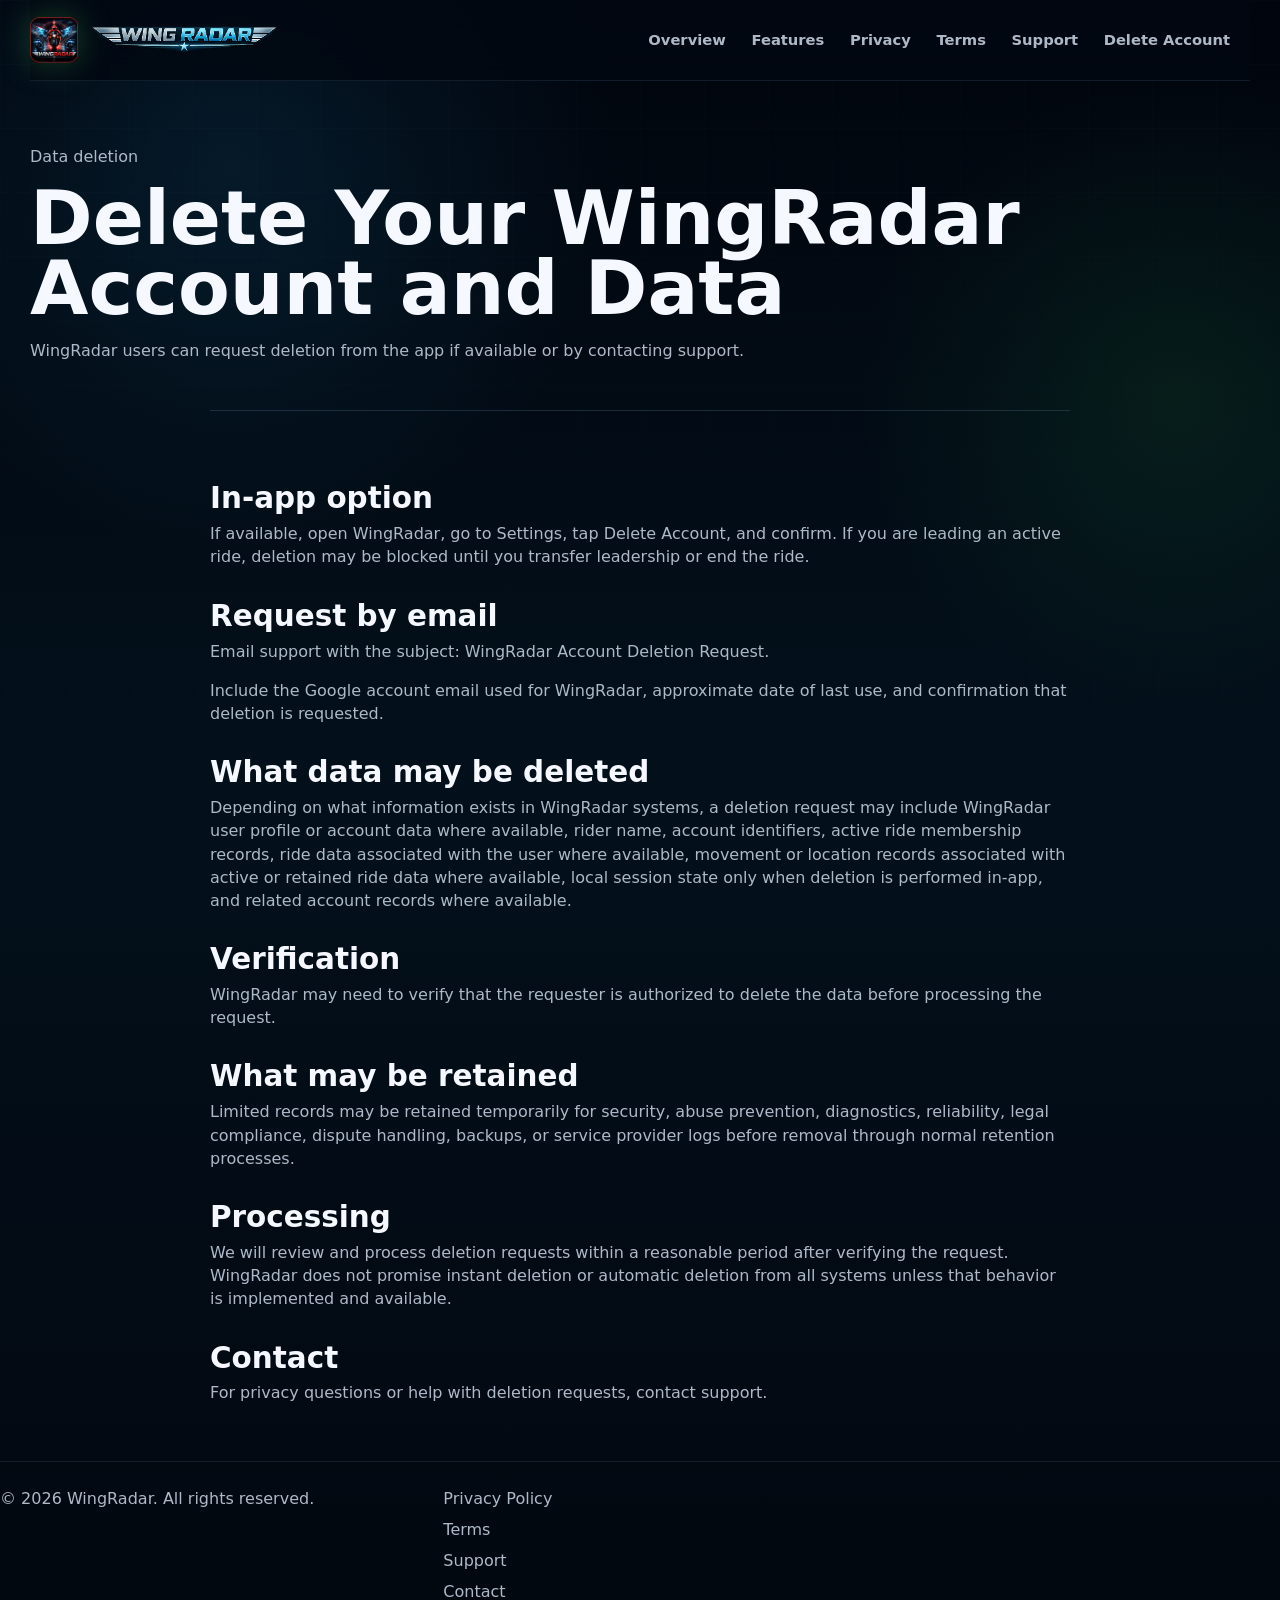
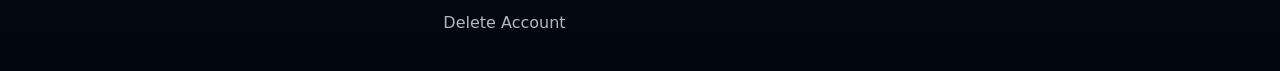
==== commit c13b42f6: "Redesign WingRadar public website" ====
--- a/delete-account.html
+++ b/delete-account.html
@@ -5,7 +5,7 @@
   <meta name="viewport" content="width=device-width, initial-scale=1">
   <title>Delete Your WingRadar Account and Data | WingRadar</title>
   <meta name="description" content="How to delete or request deletion of WingRadar account data, ride data, rider name, and telemetry.">
-  <link rel="stylesheet" href="style.css?v=20260602-hero-logo">
+  <link rel="stylesheet" href="style.css?v=20260708-redesign">
 </head>
 <body>
   <header class="site-header">
@@ -40,13 +40,13 @@
       <p>Include the Google account email used for WingRadar, approximate date of last use, and confirmation that deletion is requested.</p>
 
       <h2>What data may be deleted</h2>
-      <p>Depending on what information exists in WingRadar systems, a deletion request may include WingRadar user profile or account data where available, rider name, account identifiers, active ride membership records, ride data associated with the user where available, telemetry or location records associated with active or retained ride data where available, local session state only when deletion is performed in-app, and account data if available through the Firebase/Auth deletion flow.</p>
+      <p>Depending on what information exists in WingRadar systems, a deletion request may include WingRadar user profile or account data where available, rider name, account identifiers, active ride membership records, ride data associated with the user where available, movement or location records associated with active or retained ride data where available, local session state only when deletion is performed in-app, and related account records where available.</p>
 
       <h2>Verification</h2>
       <p>WingRadar may need to verify that the requester is authorized to delete the data before processing the request.</p>
 
       <h2>What may be retained</h2>
-      <p>Limited records may be retained temporarily for security, abuse prevention, diagnostics, infrastructure reliability, legal compliance, dispute handling, backups, or service provider logs before removal through normal retention processes.</p>
+      <p>Limited records may be retained temporarily for security, abuse prevention, diagnostics, reliability, legal compliance, dispute handling, backups, or service provider logs before removal through normal retention processes.</p>
 
       <h2>Processing</h2>
       <p>We will review and process deletion requests within a reasonable period after verifying the request. WingRadar does not promise instant deletion or automatic deletion from all systems unless that behavior is implemented and available.</p>
@@ -62,6 +62,7 @@
       <a href="privacy-policy.html">Privacy Policy</a>
       <a href="terms.html">Terms</a>
       <a href="support.html">Support</a>
+      <a href="mailto:support@ridewingsync.com">Contact</a>
       <a href="delete-account.html">Delete Account</a>
     </nav>
   </footer>
--- a/style.css
+++ b/style.css
@@ -1,19 +1,19 @@
 :root {
   color-scheme: dark;
-  --bg: #09100f;
-  --panel: #111b1a;
-  --panel-strong: #172321;
-  --text: #e8f0eb;
-  --muted: #a9b8b2;
-  --line: #2a3935;
-  --accent: #63d69b;
-  --accent-strong: #24a76d;
-  --glass: rgba(17, 27, 26, 0.58);
-  --glass-strong: rgba(23, 35, 33, 0.72);
-  --glow: rgba(99, 214, 155, 0.28);
-  --glow-soft: rgba(99, 214, 155, 0.14);
-  --warning: #e6c35c;
-  --max: 1120px;
+  --bg: #020812;
+  --panel: rgba(6, 18, 31, 0.82);
+  --panel-soft: rgba(8, 24, 40, 0.66);
+  --line: rgba(116, 158, 196, 0.22);
+  --line-strong: rgba(116, 158, 196, 0.38);
+  --text: #f5f8ff;
+  --muted: #aeb9c8;
+  --green: #4aa7ff;
+  --green-dark: #135d9e;
+  --cyan: #33c8ff;
+  --blue: #1f6feb;
+  --red: #ff503f;
+  --shadow: rgba(0, 0, 0, 0.42);
+  --max: 1220px;
 }
 
 * {
@@ -25,18 +25,15 @@
 }
 
 body {
-  position: relative;
   margin: 0;
-  min-height: 100vh;
   overflow-x: hidden;
   background:
-    radial-gradient(circle at 18% 12%, rgba(99, 214, 155, 0.2), transparent 22rem),
-    radial-gradient(circle at 86% 28%, rgba(230, 195, 92, 0.1), transparent 19rem),
-    linear-gradient(135deg, rgba(99, 214, 155, 0.08), transparent 30rem),
-    linear-gradient(180deg, #0b1413 0%, var(--bg) 42%, #070b0a 100%);
+    radial-gradient(circle at 18% 10%, rgba(18, 91, 132, 0.22), transparent 24rem),
+    radial-gradient(circle at 92% 24%, rgba(36, 166, 72, 0.12), transparent 20rem),
+    linear-gradient(180deg, #01050d 0%, #03101b 46%, #02070f 100%);
   color: var(--text);
-  font-family: Arial, Helvetica, sans-serif;
-  line-height: 1.6;
+  font-family: Inter, ui-sans-serif, system-ui, -apple-system, BlinkMacSystemFont, "Segoe UI", Arial, sans-serif;
+  line-height: 1.45;
 }
 
 body::before {
@@ -46,151 +43,184 @@
   z-index: 0;
   pointer-events: none;
   background:
-    linear-gradient(120deg, transparent 0%, rgba(255, 255, 255, 0.022) 18%, transparent 36%),
-    radial-gradient(circle at 62% 18%, rgba(99, 214, 155, 0.045), transparent 16rem);
-  background-size: 220% 220%, 100% 100%;
-  opacity: 0.55;
-  animation: ambientSweep 28s ease-in-out infinite;
+    linear-gradient(rgba(74, 124, 160, 0.035) 1px, transparent 1px),
+    linear-gradient(90deg, rgba(74, 124, 160, 0.03) 1px, transparent 1px);
+  background-size: 4rem 4rem;
+  mask-image: linear-gradient(#000, transparent 86%);
 }
 
 a {
-  color: var(--accent);
+  color: inherit;
   text-decoration: none;
 }
 
-a:hover,
-a:focus {
-  color: #8ef0bc;
-  text-decoration: underline;
+img {
+  max-width: 100%;
+}
+
+.shell {
+  position: relative;
+  z-index: 1;
+  width: min(calc(100% - 2rem), var(--max));
+  margin-inline: auto;
 }
 
 .site-header {
   position: sticky;
   top: 0;
-  z-index: 10;
-  display: flex;
+  z-index: 20;
+  display: grid;
+  grid-template-columns: auto 1fr auto;
+  gap: 1.25rem;
   align-items: center;
-  justify-content: space-between;
-  gap: 1rem;
-  padding: 1rem max(1rem, calc((100vw - var(--max)) / 2));
-  background: rgba(9, 16, 15, 0.68);
-  border-bottom: 1px solid rgba(99, 214, 155, 0.2);
-  box-shadow: 0 18px 50px rgba(0, 0, 0, 0.24), 0 1px 0 rgba(255, 255, 255, 0.05) inset;
-  backdrop-filter: blur(18px) saturate(130%);
-}
-
-.brand {
+  width: min(calc(100% - 2rem), var(--max));
+  margin: 0 auto;
+  padding: 1rem 0;
+  border-bottom: 1px solid rgba(116, 158, 196, 0.14);
+  background: rgba(2, 8, 18, 0.82);
+  backdrop-filter: blur(18px);
+}
+
+.brand,
+.footer-lockup {
   display: inline-flex;
   align-items: center;
-  gap: 0.7rem;
-  min-height: 2.75rem;
-  color: var(--text);
-  font-weight: 800;
-  letter-spacing: 0;
-  white-space: nowrap;
-}
-
-.brand:hover,
-.brand:focus {
-  color: var(--text);
-  text-decoration: none;
-}
-
-.brand-mark {
-  display: inline-grid;
-  place-items: center;
-  width: 2.25rem;
-  height: 2.25rem;
-  border: 1px solid rgba(99, 214, 155, 0.55);
-  border-radius: 6px;
-  background: linear-gradient(145deg, rgba(99, 214, 155, 0.2), rgba(255, 255, 255, 0.04));
-  box-shadow: 0 0 28px var(--glow-soft), 0 1px 0 rgba(255, 255, 255, 0.12) inset;
-  color: var(--accent);
-  font-size: 0.8rem;
+  gap: 0.75rem;
+  min-width: 0;
 }
 
 .brand-icon {
-  display: block;
-  flex: 0 0 auto;
-  width: 2.45rem;
-  height: 2.45rem;
+  width: 3rem;
+  height: 3rem;
   object-fit: contain;
-  filter: drop-shadow(0 0 18px rgba(99, 214, 155, 0.3));
+  filter: drop-shadow(0 0 16px rgba(84, 212, 92, 0.28));
+}
+
+.brand-lockup,
+.footer-lockup span {
+  display: grid;
+  gap: 0.12rem;
 }
 
 .brand-logo {
   display: block;
-  width: auto;
-  max-width: 36vw;
-  height: 1.58rem;
+  width: 11.8rem;
+  height: auto;
   object-fit: contain;
   object-position: left center;
-  filter: drop-shadow(0 0 16px rgba(99, 214, 155, 0.18));
-}
-
-.site-nav,
-.site-footer nav {
+}
+
+.brand-lockup span,
+.footer-lockup em {
+  color: var(--muted);
+  font-size: 0.66rem;
+  font-style: normal;
+  font-weight: 700;
+  letter-spacing: 0.09em;
+}
+
+.site-nav {
   display: flex;
-  flex-wrap: wrap;
-  align-items: center;
   justify-content: flex-end;
-  gap: 0.35rem 1rem;
+  gap: clamp(0.8rem, 2vw, 1.7rem);
+  color: var(--text);
+  font-size: 0.92rem;
+  font-weight: 700;
 }
 
 .site-nav a,
 .site-footer a {
   color: var(--muted);
-  font-size: 0.95rem;
-}
-
-.site-nav a[aria-current="page"] {
-  color: var(--accent);
-}
-
-main {
-  position: relative;
-  z-index: 1;
-  width: min(100% - 2rem, var(--max));
-  margin: 0 auto;
+}
+
+.site-nav a:hover,
+.site-nav a:focus,
+.site-footer a:hover,
+.site-footer a:focus {
+  color: var(--text);
+}
+
+.download-button,
+.primary-action,
+.mini-action {
+  display: inline-flex;
+  align-items: center;
+  justify-content: center;
+  gap: 0.45rem;
+  border: 1px solid rgba(91, 175, 255, 0.42);
+  border-radius: 8px;
+  background: linear-gradient(180deg, #1d6fc1, #0d3f78);
+  color: #fff;
+  font-weight: 800;
+  box-shadow: inset 0 1px 0 rgba(255, 255, 255, 0.18), 0 12px 30px rgba(30, 111, 193, 0.2);
+}
+
+.download-button {
+  min-height: 2.7rem;
+  padding: 0.65rem 1.25rem;
 }
 
 .hero {
   display: grid;
-  grid-template-columns: minmax(0, 1.08fr) minmax(340px, 0.92fr);
-  gap: 2rem;
+  grid-template-columns: minmax(0, 0.98fr) minmax(520px, 1.3fr);
+  gap: 0;
+  align-items: stretch;
+  margin-top: 0.8rem;
+  padding: 0;
+  overflow: hidden;
+  border: 1px solid var(--line);
+  border-radius: 10px;
+  background:
+    radial-gradient(circle at 80% 75%, rgba(32, 102, 161, 0.18), transparent 21rem),
+    linear-gradient(90deg, rgba(7, 20, 34, 0.98) 0%, rgba(7, 20, 34, 0.94) 35%, rgba(7, 20, 34, 0.38) 52%, rgba(7, 20, 34, 0.08) 100%),
+    var(--panel);
+  box-shadow: 0 22px 60px rgba(0, 0, 0, 0.28), inset 0 1px 0 rgba(255, 255, 255, 0.04);
+}
+
+.map-card,
+.feature-card,
+.strip-section,
+.phone-frame,
+.play-badge,
+.scan-box,
+.faq-grid details {
+  border: 1px solid var(--line);
+  border-radius: 10px;
+  background:
+    linear-gradient(135deg, rgba(255, 255, 255, 0.05), transparent 42%),
+    var(--panel);
+  box-shadow: 0 22px 60px rgba(0, 0, 0, 0.28), inset 0 1px 0 rgba(255, 255, 255, 0.04);
+}
+
+.hero-copy {
+  min-height: 26.5rem;
+  padding: 2.35rem 1.65rem;
+  border: 0;
+  background: transparent;
+  box-shadow: none;
+}
+
+.badge {
+  display: inline-flex;
   align-items: center;
-  min-height: calc(100vh - 5.5rem);
-  padding: 4rem 0;
-}
-
-.hero-content,
-.page-hero {
-  max-width: 760px;
-}
-
-.hero-brand-logo {
-  display: block;
-  width: clamp(12rem, 24vw, 19rem);
-  max-width: 100%;
-  height: auto;
-  max-height: 4.25rem;
-  margin: 0 0 1.35rem;
-  object-fit: contain;
-  object-position: left center;
-  filter: drop-shadow(0 0 24px rgba(99, 214, 155, 0.18));
-}
-
-.page-hero {
-  padding: 4.5rem 0 2rem;
-}
-
-.eyebrow {
-  margin: 0 0 0.75rem;
-  color: var(--accent);
+  gap: 0.45rem;
+  margin: 0 0 1rem;
+  color: var(--green);
   font-size: 0.78rem;
-  font-weight: 800;
-  letter-spacing: 0.12em;
+  font-weight: 900;
+  letter-spacing: 0.04em;
   text-transform: uppercase;
+}
+
+.badge::before {
+  content: "+";
+  display: inline-grid;
+  place-items: center;
+  width: 1rem;
+  height: 1rem;
+  border: 1px solid var(--green);
+  border-radius: 50%;
+  font-size: 0.78rem;
 }
 
 h1,
@@ -202,583 +232,1257 @@
 
 h1 {
   margin-bottom: 1rem;
-  font-size: clamp(2.35rem, 7vw, 4.8rem);
-  line-height: 1.02;
+  font-size: clamp(3.1rem, 5.9vw, 4.9rem);
+  line-height: 0.92;
   letter-spacing: 0;
 }
 
+h1 span {
+  display: block;
+  color: var(--green);
+}
+
 h2 {
-  margin-bottom: 0.85rem;
-  font-size: clamp(1.45rem, 3vw, 2.25rem);
-  line-height: 1.15;
-  letter-spacing: 0;
+  margin-bottom: 0.45rem;
+  font-size: clamp(1.35rem, 2.3vw, 1.9rem);
+  line-height: 1.08;
 }
 
 h3 {
-  margin-bottom: 0.55rem;
-  font-size: 1.12rem;
+  margin-bottom: 0.32rem;
+  font-size: 0.94rem;
 }
 
 p {
   color: var(--muted);
 }
 
-.hero-copy,
-.page-hero p {
-  max-width: 660px;
-  font-size: 1.08rem;
+.hero-copy > p:not(.badge) {
+  max-width: 34rem;
+  margin-bottom: 1.35rem;
+  font-size: 1rem;
 }
 
 .hero-actions {
   display: flex;
   flex-wrap: wrap;
-  gap: 0.75rem;
-  margin-top: 1.5rem;
-}
-
-.button {
+  gap: 0.9rem;
+  margin-bottom: 1.75rem;
+}
+
+.primary-action,
+.secondary-action,
+.mini-action {
+  min-height: 2.9rem;
+  padding: 0.72rem 1.2rem;
+}
+
+.play-dot {
+  width: 0;
+  height: 0;
+  border-left: 0.64rem solid #fff;
+  border-top: 0.42rem solid transparent;
+  border-bottom: 0.42rem solid transparent;
+}
+
+.secondary-action {
   display: inline-flex;
   align-items: center;
-  justify-content: center;
-  min-height: 2.85rem;
-  padding: 0.75rem 1rem;
-  border: 1px solid rgba(99, 214, 155, 0.72);
-  border-radius: 6px;
-  background: linear-gradient(145deg, rgba(99, 214, 155, 0.96), rgba(36, 167, 109, 0.9));
-  box-shadow: 0 0 32px rgba(99, 214, 155, 0.2), 0 1px 0 rgba(255, 255, 255, 0.28) inset;
-  color: #03100b;
+  gap: 0.6rem;
+  border: 1px solid var(--line-strong);
+  border-radius: 8px;
+  background: rgba(255, 255, 255, 0.025);
+  color: var(--text);
   font-weight: 800;
-  transition: border-color 160ms ease, box-shadow 160ms ease, transform 160ms ease;
-}
-
-.button:hover,
-.button:focus {
-  color: #03100b;
-  box-shadow: 0 0 34px rgba(99, 214, 155, 0.24), 0 1px 0 rgba(255, 255, 255, 0.28) inset;
-  transform: translateY(-0.5px);
-}
-
-.button.secondary {
-  border-color: rgba(99, 214, 155, 0.34);
-  background: rgba(255, 255, 255, 0.035);
-  color: var(--accent);
-  backdrop-filter: blur(14px);
-}
-
-.button.secondary:hover,
-.button.secondary:focus {
-  color: #8ef0bc;
-}
-
-.status-panel,
-.card,
-.feature-item,
-.ride-visual,
-.ride-glass-card {
+}
+
+.trust-row {
+  display: flex;
+  flex-wrap: wrap;
+  gap: 0.8rem 1.2rem;
+  color: var(--text);
+  font-size: 0.78rem;
+  font-weight: 750;
+}
+
+.trust-row span + span {
+  padding-left: 1.2rem;
+  border-left: 1px solid var(--line-strong);
+}
+
+.hero-map {
+  min-width: 0;
+}
+
+.map-card {
   position: relative;
+  min-height: 26.5rem;
   overflow: hidden;
-  border: 1px solid rgba(99, 214, 155, 0.18);
-  border-radius: 8px;
+  border: 0;
+  border-radius: 0;
   background:
-    linear-gradient(145deg, rgba(255, 255, 255, 0.08), transparent 38%),
-    var(--glass);
-  box-shadow:
-    0 24px 70px rgba(0, 0, 0, 0.28),
-    0 0 34px rgba(99, 214, 155, 0.08),
-    0 1px 0 rgba(255, 255, 255, 0.08) inset;
-  backdrop-filter: blur(18px) saturate(130%);
-}
-
-.status-panel::before,
-.card::before,
-.feature-item::before,
-.ride-visual::before,
-.ride-glass-card::before {
+    radial-gradient(circle at 54% 48%, rgba(36, 135, 210, 0.16), transparent 15rem),
+    linear-gradient(90deg, rgba(7, 20, 34, 0.7), rgba(5, 14, 25, 0.06) 22%, rgba(5, 14, 25, 0.86) 100%);
+  box-shadow: none;
+}
+
+.map-card::before {
   content: "";
   position: absolute;
-  inset: 0;
+  inset: 0 auto 0 0;
+  z-index: 7;
+  width: min(14rem, 34%);
   pointer-events: none;
   background:
-    linear-gradient(110deg, rgba(255, 255, 255, 0.07), transparent 28%),
-    radial-gradient(circle at top right, rgba(99, 214, 155, 0.07), transparent 14rem);
-  background-size: 220% 100%, 100% 100%;
-  opacity: 0.36;
-  animation: glassShimmer 18s ease-in-out infinite;
-}
-
-.card:hover,
-.feature-item:hover,
-.status-panel:hover,
-.ride-visual:hover,
-.ride-glass-card:hover {
-  border-color: rgba(99, 214, 155, 0.24);
-  box-shadow:
-    0 24px 70px rgba(0, 0, 0, 0.28),
-    0 0 30px rgba(99, 214, 155, 0.08),
-    0 1px 0 rgba(255, 255, 255, 0.1) inset;
-}
-
-.status-panel {
-  padding: 1rem;
-}
-
-.ride-visual {
-  --ride-cycle: 18s;
-  --leader-x1: 8.4rem;
-  --leader-y1: -2.1rem;
-  --leader-mid-x: 4rem;
-  --leader-mid-y: -1rem;
-  --leader-form-x: 6.8rem;
-  --leader-form-y: -1.6rem;
-  --leader-x2: 15.6rem;
-  --leader-y2: 1.7rem;
-  --leader-lost-x: 17rem;
-  --leader-lost-y: -1.1rem;
-  --leader-x3: 24rem;
-  --leader-y3: -1rem;
-  --rider-one-x1: 7.4rem;
-  --rider-one-y1: -1.2rem;
-  --rider-one-mid-x: 3.2rem;
-  --rider-one-mid-y: -0.7rem;
-  --rider-one-form-x: 5.8rem;
-  --rider-one-form-y: -0.9rem;
-  --rider-one-x2: 14.5rem;
-  --rider-one-y2: 2.7rem;
-  --rider-one-lost-x: 16rem;
-  --rider-one-lost-y: 0.6rem;
-  --rider-one-x3: 22rem;
-  --rider-one-y3: 0.2rem;
-  --rider-two-x1: 5.8rem;
-  --rider-two-y1: -3rem;
-  --rider-two-mid-x: 2.2rem;
-  --rider-two-mid-y: -1rem;
-  --rider-two-form-x: 4.8rem;
-  --rider-two-form-y: -1.7rem;
-  --rider-two-x2: 12.8rem;
-  --rider-two-y2: -0.3rem;
-  --rider-two-x3: 18rem;
-  --rider-two-y3: -3.1rem;
-  --rider-two-lost-x: 19rem;
-  --rider-two-lost-y: -4.7rem;
-  min-height: 34rem;
-  isolation: isolate;
+    linear-gradient(90deg, rgba(7, 20, 34, 0.98), rgba(7, 20, 34, 0.72) 38%, transparent);
+}
+
+.map-grid,
+.preview-map::before {
+  position: absolute;
+  inset: 0;
   background:
-    radial-gradient(circle at 22% 20%, rgba(99, 214, 155, 0.22), transparent 9rem),
-    radial-gradient(circle at 84% 72%, rgba(230, 195, 92, 0.13), transparent 10rem),
-    linear-gradient(145deg, rgba(255, 255, 255, 0.075), transparent 42%),
-    rgba(10, 19, 18, 0.68);
-  box-shadow:
-    0 34px 100px rgba(0, 0, 0, 0.36),
-    0 0 62px rgba(99, 214, 155, 0.13),
-    0 1px 0 rgba(255, 255, 255, 0.1) inset;
-}
-
-.ride-visual::after {
+    linear-gradient(rgba(104, 160, 190, 0.08) 1px, transparent 1px),
+    linear-gradient(90deg, rgba(104, 160, 190, 0.07) 1px, transparent 1px),
+    linear-gradient(35deg, transparent 0 48%, rgba(104, 160, 190, 0.08) 48% 49%, transparent 49%);
+  background-size: 2.2rem 2.2rem, 2.2rem 2.2rem, 7rem 7rem;
+  opacity: 0.72;
+}
+
+.map-grid {
+  animation: heroMapDrift 22s linear infinite;
+}
+
+.map-card::after {
   content: "";
   position: absolute;
-  inset: 1px;
-  border-radius: 7px;
+  inset: -18%;
+  z-index: 1;
   pointer-events: none;
   background:
-    linear-gradient(135deg, rgba(255, 255, 255, 0.16), transparent 20%),
-    linear-gradient(315deg, rgba(99, 214, 155, 0.16), transparent 24%);
-  opacity: 0.58;
-}
-
-.hero-app-icon {
-  position: absolute;
-  top: 1.25rem;
-  left: 1.25rem;
+    linear-gradient(0deg, transparent 0 47%, rgba(120, 162, 196, 0.18) 47% 48%, transparent 48% 100%),
+    linear-gradient(90deg, transparent 0 57%, rgba(120, 162, 196, 0.12) 57% 58%, transparent 58% 100%),
+    linear-gradient(24deg, transparent 0 48%, rgba(120, 162, 196, 0.13) 48% 49%, transparent 49% 100%),
+    linear-gradient(-32deg, transparent 0 46%, rgba(120, 162, 196, 0.1) 46% 47%, transparent 47% 100%);
+  background-size: 13rem 13rem, 15rem 15rem, 19rem 19rem, 17rem 17rem;
+  opacity: 0.55;
+  animation: heroStreetDrift 18s linear infinite;
+}
+
+.hero-route-map {
+  position: absolute;
+  inset: -6% 4% -7% 4%;
   z-index: 3;
-  width: 4.2rem;
-  height: 4.2rem;
+  width: 92%;
+  height: 113%;
+  overflow: visible;
+}
+
+.hero-road-path,
+.hero-route-path,
+.hero-lost-path {
+  fill: none;
+  stroke-linecap: round;
+  stroke-linejoin: round;
+}
+
+.hero-road-path {
+  stroke: rgba(34, 62, 88, 0.92);
+  stroke-width: 4.8;
+  filter: drop-shadow(0 0 12px rgba(51, 200, 255, 0.1));
+}
+
+.hero-route-path {
+  stroke: url("#routeGradient");
+  stroke: var(--cyan);
+  stroke-width: 1.3;
+  stroke-dasharray: 2.6 2;
+  filter: drop-shadow(0 0 16px rgba(51, 200, 255, 0.42));
+  animation: routeDash 6s linear infinite;
+}
+
+.hero-route-arrows {
+  fill: none;
+  stroke: transparent;
+  stroke-width: 0.01;
+  marker-mid: url("#routeArrowMarker");
+  marker-end: url("#routeArrowMarker");
+  filter: drop-shadow(0 0 10px rgba(51, 200, 255, 0.7));
+  pointer-events: none;
+}
+
+.route-arrow-head {
+  fill: var(--cyan);
+}
+
+.hero-lost-path {
+  stroke: rgba(210, 222, 235, 0.52);
+  stroke-width: 0.9;
+  stroke-dasharray: 1.8 1.8;
+}
+
+.route-arrow {
+  position: absolute;
+  z-index: 4;
+  color: var(--cyan);
+  font-size: 1.18rem;
+  font-weight: 900;
+  line-height: 1;
+  text-shadow: 0 0 10px rgba(51, 200, 255, 0.72);
+  pointer-events: none;
+}
+
+.arrow-branch {
+  left: 76%;
+  top: 62%;
+  color: rgba(255, 255, 255, 0.75);
+  transform: rotate(32deg);
+}
+
+.formation-radius {
+  position: absolute;
+  z-index: 2;
+  left: 50%;
+  top: 48%;
+  width: min(18rem, 45%);
+  aspect-ratio: 1;
+  border: 1px solid rgba(51, 200, 255, 0.72);
+  border-radius: 50%;
+  transform: translate(-50%, -50%);
+  box-shadow: 0 0 0 3.2rem rgba(51, 133, 255, 0.055), 0 0 0 6.4rem rgba(51, 133, 255, 0.035), 0 0 42px rgba(51, 200, 255, 0.18);
+}
+
+.ride-chip,
+.legend-card,
+.map-unit figcaption,
+.preview-chip,
+.squad-panel,
+.ride-summary {
+  border: 1px solid var(--line-strong);
+  border-radius: 8px;
+  background: rgba(4, 12, 22, 0.82);
+  box-shadow: 0 14px 30px rgba(0, 0, 0, 0.3);
+  backdrop-filter: blur(12px);
+}
+
+.ride-chip {
+  position: absolute;
+  z-index: 8;
+  left: 1.2rem;
+  top: 1.2rem;
+  display: grid;
+  gap: 0.12rem;
+  padding: 0.72rem 0.85rem;
+}
+
+.ride-chip span,
+.map-unit figcaption span,
+.legend-card span,
+.preview-chip span,
+.squad-panel span,
+.ride-summary em {
+  color: var(--muted);
+  font-size: 0.72rem;
+  font-style: normal;
+}
+
+.ride-chip strong,
+.map-unit figcaption strong,
+.preview-chip strong {
+  color: var(--text);
+  font-size: 0.9rem;
+}
+
+.ride-chip em {
+  color: var(--green);
+  font-size: 0.78rem;
+  font-style: normal;
+  font-weight: 800;
+}
+
+.map-unit {
+  position: absolute;
+  z-index: 5;
+  display: block;
+  margin: 0;
+  transform: translate(-50%, -50%);
+}
+
+.rider-one,
+.rider-two {
+  transform: translate(-50%, -18%);
+}
+
+.leader-unit,
+.rider-one,
+.rider-two {
+  animation: convoyRouteLoop 18s linear infinite;
+}
+
+.rider-one {
+  animation-delay: -12s;
+}
+
+.leader-unit {
+  animation-delay: -8s;
+}
+
+.rider-two {
+  animation-delay: -4s;
+}
+
+.leader-unit img,
+.rider-one img,
+.rider-two img {
+  animation: markerRouteHeading 18s linear infinite;
+  transform-origin: 50% 18%;
+}
+
+.rider-one img {
+  animation-delay: -12s;
+}
+
+.leader-unit img {
+  animation-delay: -8s;
+}
+
+.rider-two img {
+  animation-delay: -4s;
+}
+
+.map-unit img {
+  display: block;
   object-fit: contain;
-  filter: drop-shadow(0 0 28px rgba(99, 214, 155, 0.3));
-  animation: floatLogo 5.6s ease-in-out infinite;
-}
-
-.hero-slash {
-  position: absolute;
-  right: -4.5rem;
-  bottom: -6rem;
-  z-index: 1;
-  width: 20rem;
-  max-width: 70%;
-  opacity: 0.11;
-  filter: blur(0.2px) drop-shadow(0 0 40px rgba(99, 214, 155, 0.22));
-  transform: rotate(-12deg);
-}
-
-.map-grid {
-  position: absolute;
-  inset: 0;
-  z-index: 1;
-  background-image:
-    linear-gradient(rgba(99, 214, 155, 0.1) 1px, transparent 1px),
-    linear-gradient(90deg, rgba(99, 214, 155, 0.1) 1px, transparent 1px);
-  background-size: 3.6rem 3.6rem;
-  -webkit-mask-image: radial-gradient(circle at center, #000 35%, transparent 78%);
-  mask-image: radial-gradient(circle at center, #000 35%, transparent 78%);
-  opacity: 0.42;
-  animation: gridDrift 18s linear infinite;
-}
-
-.dark-map {
-  position: absolute;
-  inset: 0;
-  z-index: 2;
-  overflow: hidden;
-  background:
-    radial-gradient(circle at 18% 22%, rgba(99, 214, 155, 0.08), transparent 12rem),
-    radial-gradient(circle at 82% 70%, rgba(230, 195, 92, 0.07), transparent 11rem),
-    linear-gradient(145deg, rgba(255, 255, 255, 0.03), transparent 44%);
-  opacity: 0.96;
-}
-
-.dark-map::before,
-.dark-map::after {
-  content: "";
-  position: absolute;
+  filter: drop-shadow(0 0 18px rgba(51, 200, 255, 0.32)) drop-shadow(0 12px 14px rgba(0, 0, 0, 0.32));
+}
+
+.map-unit figcaption {
+  position: absolute;
+  top: 50%;
+  display: grid;
+  min-width: 7.1rem;
+  padding: 0.48rem 0.6rem;
+  transform: translateY(-50%);
+  pointer-events: none;
+}
+
+.leader-unit figcaption,
+.rider-one figcaption {
+  left: calc(100% + 0.7rem);
+}
+
+.rider-two figcaption {
+  right: calc(100% + 0.7rem);
+  text-align: right;
+}
+
+.lost-rider figcaption {
+  left: calc(100% + 0.7rem);
+  right: auto;
+  text-align: left;
+}
+
+.leader-unit {
+  left: 50%;
+  top: 43%;
+}
+
+.leader-unit img {
+  width: 3.7rem;
+  height: 3.7rem;
+}
+
+.rider-one {
+  left: 50%;
+  top: 25%;
+}
+
+.rider-one img {
+  width: 1.9rem;
+  height: 4.35rem;
+}
+
+.rider-two {
+  left: 50%;
+  top: 66%;
+}
+
+.rider-two img {
+  width: 2.1rem;
+  height: 3.55rem;
+}
+
+.lost-rider {
+  left: 64%;
+  top: 64%;
+  animation: manojExit 1.25s ease-in-out 3s forwards;
+}
+
+.lost-rider img {
+  filter: drop-shadow(0 0 14px rgba(51, 200, 255, 0.22));
+}
+
+.oof-marker img,
+.pm-lost {
+  filter: grayscale(1) contrast(1.05) brightness(0.72) drop-shadow(0 0 14px rgba(255, 255, 255, 0.18));
+}
+
+.lost-rider img {
+  width: 3.1rem;
+  height: 3.1rem;
+}
+
+.lost-rider .status-lost {
+  grid-area: 1 / 1;
+  opacity: 0;
+}
+
+.lost-rider .status-ok {
+  grid-area: 1 / 1;
+  opacity: 1;
+}
+
+.lost-rider img {
+  animation: manojLostMarker 1ms linear 3.15s forwards;
+}
+
+.lost-rider .status-ok {
+  animation: manojStatusOut 1ms linear 3.15s forwards;
+}
+
+.lost-rider .status-lost {
+  animation: manojStatusIn 1ms linear 3.15s forwards;
+}
+
+.legend-card {
+  position: absolute;
+  right: 1rem;
+  bottom: 1rem;
+  z-index: 8;
+  display: grid;
+  gap: 0.36rem;
+  padding: 0.7rem 0.8rem;
+}
+
+.legend-card span {
+  display: flex;
+  align-items: center;
+  gap: 0.45rem;
+}
+
+.dot {
+  width: 0.62rem;
+  height: 0.62rem;
   border-radius: 50%;
-  background: rgba(99, 214, 155, 0.045);
-  filter: blur(0.2px);
-}
-
-.dark-map::before {
-  width: 14rem;
-  height: 10rem;
-  right: 6%;
-  top: 18%;
-  transform: rotate(-18deg);
-}
-
-.dark-map::after {
-  width: 12rem;
-  height: 9rem;
-  left: 4%;
-  bottom: 10%;
-  transform: rotate(16deg);
-}
-
-.map-road {
-  position: absolute;
-  z-index: 2;
-  display: block;
-  height: 0.58rem;
+}
+
+.leader-dot {
+  background: #4aa7ff;
+}
+
+.blue-dot {
+  background: var(--blue);
+}
+
+.green-dot {
+  background: #2a76c7;
+}
+
+.lost-dot {
+  background: #9b9b9b;
+}
+
+.feature-row {
+  display: grid;
+  grid-template-columns: repeat(6, minmax(0, 1fr));
+  gap: 0.55rem;
+  padding: 0.25rem 0 0.55rem;
+}
+
+.feature-card {
+  min-height: 9.6rem;
+  padding: 1rem 0.9rem;
+  text-align: center;
+}
+
+.feature-symbol {
+  display: inline-grid;
+  place-items: center;
+  width: 3.25rem;
+  height: 3.25rem;
+  margin-bottom: 0.72rem;
+  border: 1px solid rgba(51, 200, 255, 0.68);
+  border-radius: 50%;
+  color: var(--cyan);
+  font-size: 1.45rem;
+  box-shadow: 0 0 24px rgba(51, 200, 255, 0.16);
+}
+
+.feature-symbol.green {
+  border-color: rgba(74, 167, 255, 0.74);
+  color: var(--green);
+}
+
+.feature-card p {
+  margin-bottom: 0;
+  font-size: 0.78rem;
+}
+
+.strip-section {
+  display: grid;
+  grid-template-columns: 10.5rem 1fr;
+  gap: 1rem;
+  align-items: center;
+  margin-top: 0.55rem;
+  padding: 1rem 1.55rem;
+}
+
+.strip-intro p {
+  margin-bottom: 0.8rem;
+  font-size: 0.9rem;
+}
+
+.mini-action {
+  min-height: 2.45rem;
+  padding: 0.55rem 1rem;
+  font-size: 0.86rem;
+}
+
+.marker-road {
+  position: relative;
+  min-height: 8.6rem;
+}
+
+.straight-road {
+  position: absolute;
+  left: 2%;
+  right: 2%;
+  top: 50%;
+  height: 1.5rem;
   border-radius: 999px;
   background:
-    linear-gradient(90deg, transparent 0 4%, rgba(198, 218, 210, 0.36) 4% 96%, transparent 96%),
-    linear-gradient(90deg, transparent, rgba(99, 214, 155, 0.12), transparent);
-  box-shadow:
-    0 0 0 0.18rem rgba(255, 255, 255, 0.035),
-    0 0 16px rgba(99, 214, 155, 0.08);
-}
-
-.map-road::after {
-  content: "";
-  position: absolute;
-  left: 7%;
-  right: 7%;
+    repeating-linear-gradient(90deg, transparent 0 1.4rem, rgba(255, 255, 255, 0.62) 1.4rem 2.2rem, transparent 2.2rem 3.2rem),
+    rgba(23, 45, 63, 0.75);
+  transform: translateY(-50%);
+}
+
+.marker-example {
+  position: absolute;
   top: 50%;
-  height: 1px;
-  background: repeating-linear-gradient(90deg, rgba(232, 240, 235, 0.5) 0 0.9rem, transparent 0.9rem 1.7rem);
-  opacity: 0.34;
-}
-
-.road-main {
-  left: 7%;
-  right: 9%;
-  top: 51%;
-  transform: rotate(-13deg);
-}
-
-.road-main-alt {
-  left: 32%;
-  right: 16%;
-  top: 61%;
-  transform: rotate(23deg);
-  height: 0.5rem;
-  opacity: 0.68;
-}
-
-.road-cross-one {
-  left: -7%;
-  right: 37%;
-  top: 35%;
-  transform: rotate(58deg);
-  height: 0.44rem;
-  opacity: 0.52;
-}
-
-.road-cross-two {
+  display: grid;
+  justify-items: center;
+  gap: 0.18rem;
+  width: 8rem;
+  margin: 0;
+  transform: translate(-50%, -50%);
+}
+
+.classic-marker {
+  left: 18%;
+}
+
+.motorcycle-marker {
   left: 42%;
-  right: -12%;
-  top: 41%;
-  transform: rotate(62deg);
-  height: 0.48rem;
-  opacity: 0.5;
-}
-
-.road-local {
-  height: 0.28rem;
-  background: rgba(154, 175, 167, 0.18);
-  box-shadow: 0 0 10px rgba(99, 214, 155, 0.04);
-}
-
-.road-local::after {
-  opacity: 0;
-}
-
-.road-local-one {
-  left: 8%;
-  right: 44%;
-  top: 24%;
-  transform: rotate(-7deg);
-}
-
-.road-local-two {
-  left: 54%;
-  right: 5%;
-  top: 76%;
-  transform: rotate(-10deg);
-}
-
-.road-local-three {
-  left: 16%;
-  right: 31%;
-  top: 82%;
-  transform: rotate(11deg);
-}
-
-.map-label {
-  position: absolute;
-  z-index: 3;
-  color: rgba(232, 240, 235, 0.34);
-  font-size: 0.68rem;
-  letter-spacing: 0.04em;
-  text-transform: uppercase;
-  pointer-events: none;
-}
-
-.label-north {
-  left: 20%;
-  top: 27%;
-  transform: rotate(-7deg);
-}
-
-.label-east {
-  right: 12%;
-  top: 33%;
-  transform: rotate(60deg);
-}
-
-.label-south {
-  right: 18%;
-  bottom: 18%;
-  transform: rotate(-9deg);
-}
-
-.formation-radius {
-  position: absolute;
-  left: 47%;
-  top: 49%;
-  z-index: 3;
-  width: min(18rem, 48%);
-  aspect-ratio: 1;
-  border: 1px solid rgba(99, 214, 155, 0.62);
+}
+
+.car-marker {
+  left: 65%;
+}
+
+.oof-marker {
+  left: 88%;
+}
+
+.marker-example img {
+  display: block;
+  object-fit: contain;
+  filter: drop-shadow(0 0 16px rgba(51, 200, 255, 0.28));
+}
+
+.classic-marker img {
+  width: 4.4rem;
+  height: 4.4rem;
+}
+
+.motorcycle-marker img {
+  width: 2.2rem;
+  height: 5.25rem;
+}
+
+.car-marker img {
+  width: 2.55rem;
+  height: 4.25rem;
+}
+
+.oof-marker img {
+  width: 3.7rem;
+  height: 3.7rem;
+}
+
+.marker-example figcaption:not(.top-label) {
+  display: grid;
+  min-width: 5.8rem;
+  padding: 0.42rem 0.5rem;
+  border-radius: 8px;
+  background: rgba(4, 12, 22, 0.82);
+  text-align: center;
+}
+
+.top-label {
+  color: var(--text);
+  font-weight: 800;
+}
+
+.marker-example span {
+  color: var(--muted);
+  font-size: 0.78rem;
+}
+
+.steps-row {
+  display: grid;
+  grid-template-columns: repeat(4, minmax(0, 1fr));
+  gap: 1rem;
+}
+
+.step-card {
+  display: grid;
+  grid-template-columns: auto 1fr;
+  gap: 0.55rem 0.8rem;
+  align-items: start;
+}
+
+.step-card span {
+  grid-row: span 2;
+  display: inline-grid;
+  place-items: center;
+  width: 2.7rem;
+  height: 2.7rem;
   border-radius: 50%;
-  background:
-    radial-gradient(circle, rgba(99, 214, 155, 0.08), transparent 62%),
-    repeating-radial-gradient(circle, transparent 0 2.7rem, rgba(99, 214, 155, 0.08) 2.75rem 2.82rem);
-  box-shadow:
-    0 0 42px rgba(99, 214, 155, 0.16),
-    0 0 0 0.6rem rgba(99, 214, 155, 0.035);
-  animation: formationRadiusState var(--ride-cycle) cubic-bezier(0.45, 0, 0.18, 1) infinite;
-}
-
-.route {
-  position: absolute;
-  z-index: 3;
-  height: 0.28rem;
-  border-radius: 999px;
-  background: linear-gradient(90deg, transparent, rgba(99, 214, 155, 0.86), rgba(230, 195, 92, 0.72), transparent);
-  box-shadow: 0 0 22px rgba(99, 214, 155, 0.28);
-  opacity: 0.86;
-}
-
-.route::after {
-  content: "";
-  position: absolute;
-  inset: -0.12rem 0;
-  border-radius: inherit;
-  background: linear-gradient(90deg, transparent, rgba(255, 255, 255, 0.42), transparent);
-  animation: routePulse 2.8s ease-in-out infinite;
-}
-
-.route-primary {
-  left: 9%;
-  right: 11%;
-  top: 51%;
-  transform: rotate(-13deg);
-}
-
-.route-secondary {
-  left: 32%;
-  right: 16%;
-  top: 61%;
-  transform: rotate(23deg);
-  opacity: 0.48;
-}
-
-.marker-track {
-  position: absolute;
-  z-index: 4;
-  width: 4.35rem;
-  height: 4.35rem;
-  filter: drop-shadow(0 0 22px rgba(99, 214, 155, 0.34));
-}
-
-.marker-track img {
+  background: linear-gradient(180deg, #2d88d8, #114c86);
+  color: #fff;
+  font-size: 1.25rem;
+  font-weight: 900;
+}
+
+.step-card p {
+  margin-bottom: 0;
+  font-size: 0.78rem;
+}
+
+.use-case-grid {
+  display: grid;
+  grid-template-columns: repeat(6, minmax(0, 1fr));
+  gap: 0.55rem;
+}
+
+.use-case-grid article {
+  display: grid;
+  place-items: center;
+  gap: 0.65rem;
+  min-height: 7.2rem;
+  padding: 0.75rem;
+  border: 1px solid var(--line-strong);
+  border-radius: 8px;
+  background: rgba(255, 255, 255, 0.025);
+  text-align: center;
+}
+
+.placeholder-symbol {
   position: relative;
   display: block;
-  width: 100%;
-  height: 100%;
+  width: 2.25rem;
+  height: 2.25rem;
+  border: 1px solid rgba(198, 213, 229, 0.78);
+  border-radius: 4px;
+}
+
+.placeholder-symbol::before,
+.placeholder-symbol::after {
+  content: "";
+  position: absolute;
+  background: rgba(198, 213, 229, 0.78);
+}
+
+.placeholder-symbol::before {
+  width: 0.42rem;
+  height: 0.42rem;
+  right: 0.4rem;
+  top: 0.36rem;
+  border-radius: 50%;
+}
+
+.placeholder-symbol::after {
+  left: 0.32rem;
+  right: 0.32rem;
+  bottom: 0.45rem;
+  height: 1px;
+  transform: rotate(-42deg);
+}
+
+.preview-strip {
+  grid-template-columns: 9.6rem 1fr;
+}
+
+.phone-frame {
+  position: relative;
+  min-height: 20rem;
+  padding: 0.58rem;
+  border-radius: 2rem;
+  background: #020711;
+}
+
+.phone-speaker {
+  position: absolute;
+  left: 0.72rem;
+  top: 46%;
+  z-index: 5;
+  width: 0.7rem;
+  height: 3.2rem;
+  border-radius: 999px;
+  background: #000;
+}
+
+.preview-map {
+  position: absolute;
+  inset: 0.58rem;
+  overflow: hidden;
+  border-radius: 1.5rem;
+  background:
+    radial-gradient(circle at 36% 46%, rgba(51, 200, 255, 0.16), transparent 12rem),
+    linear-gradient(35deg, transparent 0 48%, rgba(104, 160, 190, 0.08) 48% 49%, transparent 49%),
+    #071524;
+  background-size: auto, 7rem 7rem, auto;
+}
+
+.preview-map::before {
+  content: "";
+}
+
+.preview-road,
+.preview-route {
+  position: absolute;
+  left: 8%;
+  top: 55%;
+  width: 42%;
+  height: 1.25rem;
+  border-radius: 999px;
+  transform: rotate(-14deg);
+}
+
+.preview-road {
+  background: rgba(31, 58, 78, 0.88);
+}
+
+.preview-route {
+  height: 0.3rem;
+  margin-top: 0.46rem;
+  background: linear-gradient(90deg, var(--cyan), var(--blue));
+  box-shadow: 0 0 18px rgba(51, 200, 255, 0.35);
+}
+
+.preview-route.offshoot {
+  left: 43%;
+  top: 48%;
+  width: 21%;
+  background: linear-gradient(90deg, var(--blue), var(--cyan));
+  transform: rotate(36deg);
+}
+
+.preview-arrow {
+  position: absolute;
+  z-index: 4;
+  color: var(--cyan);
+  font-weight: 900;
+}
+
+.a1 {
+  left: 27%;
+  top: 48%;
+  transform: rotate(-14deg);
+}
+
+.a2 {
+  left: 44%;
+  top: 41%;
+  transform: rotate(-14deg);
+}
+
+.a3 {
+  left: 54%;
+  top: 48%;
+  color: var(--green);
+  transform: rotate(36deg);
+}
+
+.preview-chip {
+  position: absolute;
+  left: 1.8rem;
+  top: 1.2rem;
+  z-index: 5;
+  display: grid;
+  padding: 0.62rem 0.75rem;
+}
+
+.preview-marker {
+  position: absolute;
+  z-index: 5;
   object-fit: contain;
-  animation: markerLean 1.6s ease-in-out infinite;
-}
-
-.leader-track {
-  left: 23%;
-  top: 55%;
-  animation: leaderRide var(--ride-cycle) cubic-bezier(0.45, 0, 0.18, 1) infinite;
-}
-
-.rider-one {
-  left: 16%;
-  top: 57%;
-  width: 3.8rem;
+  filter: drop-shadow(0 0 14px rgba(51, 200, 255, 0.3));
+}
+
+.pm-leader {
+  left: 30%;
+  top: 39%;
+  width: 3.7rem;
+  height: 3.7rem;
+}
+
+.pm-bike {
+  left: 43%;
+  top: 32%;
+  width: 2rem;
+  height: 4.5rem;
+}
+
+.pm-car {
+  left: 52%;
+  top: 47%;
+  width: 2.3rem;
   height: 3.8rem;
-  animation: riderRideOne var(--ride-cycle) cubic-bezier(0.45, 0, 0.18, 1) infinite;
-}
-
-.rider-two {
-  left: 10%;
-  top: 59%;
-  width: 3.6rem;
-  height: 3.6rem;
-  animation: riderRideTwo var(--ride-cycle) cubic-bezier(0.45, 0, 0.18, 1) infinite;
-}
-
-.rider-two .marker-live {
-  animation: markerLean 1.6s ease-in-out infinite, markerLiveState var(--ride-cycle) linear infinite;
-}
-
-.rider-two .marker-lost {
-  position: absolute;
-  inset: 0;
-  opacity: 0;
-  filter: grayscale(1) contrast(1.08) brightness(0.72);
-  animation: markerLostState var(--ride-cycle) linear infinite;
-}
-
-.ride-glass-card {
-  position: absolute;
-  z-index: 5;
-  display: grid;
-  gap: 0.15rem;
-  min-width: 9.8rem;
-  padding: 0.8rem 0.95rem;
-  background:
-    linear-gradient(145deg, rgba(255, 255, 255, 0.1), transparent 40%),
-    rgba(9, 16, 15, 0.54);
-}
-
-.ride-glass-card span {
-  position: relative;
+}
+
+.pm-lost {
+  left: 64%;
+  top: 40%;
+  width: 3.1rem;
+  height: 3.1rem;
+}
+
+.squad-panel {
+  position: absolute;
+  right: 1rem;
+  top: 1rem;
+  z-index: 6;
+  width: 15.2rem;
+  padding: 0.75rem;
+}
+
+.squad-panel h3 {
+  margin-bottom: 0.6rem;
+}
+
+.squad-panel p {
+  display: flex;
+  justify-content: space-between;
+  gap: 0.75rem;
+  margin-bottom: 0.58rem;
+  padding-bottom: 0.58rem;
+  border-bottom: 1px solid rgba(116, 158, 196, 0.16);
+}
+
+.squad-panel strong {
+  color: var(--text);
+  font-size: 0.78rem;
+}
+
+.squad-panel span {
+  text-align: right;
+}
+
+.squad-panel .offline {
+  filter: grayscale(1);
+}
+
+.squad-panel footer {
+  color: var(--muted);
+  font-size: 0.75rem;
+}
+
+.ride-summary {
+  position: absolute;
+  left: 50%;
+  bottom: 1rem;
+  z-index: 6;
+  display: flex;
+  gap: 0.95rem;
+  padding: 0.58rem 0.8rem;
+  transform: translateX(-50%);
+}
+
+.ride-summary span {
+  display: grid;
+  min-width: 4.8rem;
+  text-align: center;
+}
+
+.ride-summary strong {
+  color: var(--text);
+}
+
+.download-strip {
+  grid-template-columns: minmax(10rem, 0.55fr) auto auto 1fr;
+}
+
+.download-copy p {
+  margin-bottom: 0;
+}
+
+.play-badge {
+  display: inline-flex;
+  align-items: center;
+  gap: 0.8rem;
+  min-width: 15.4rem;
+  padding: 0.7rem 1rem;
+  background: #050505;
+  color: #fff;
+}
+
+.play-triangle {
+  width: 2.35rem;
+  height: 2.35rem;
+  clip-path: polygon(10% 0, 100% 50%, 10% 100%);
+  background: linear-gradient(135deg, #1f6feb, #33c8ff 48%, #9fd8ff 76%, #2c72c7);
+}
+
+.play-badge small,
+.play-badge strong {
+  display: block;
+  line-height: 1.02;
+}
+
+.play-badge small {
+  font-size: 0.7rem;
+}
+
+.play-badge strong {
+  font-size: 1.42rem;
+}
+
+.qr-block {
+  display: flex;
+  align-items: center;
+  gap: 0.7rem;
+}
+
+.scan-box {
+  display: grid;
+  place-items: center;
+  width: 5rem;
+  height: 5rem;
+  border-style: dashed;
+  color: var(--text);
+  font-weight: 900;
+  line-height: 1.05;
+  text-align: center;
+}
+
+.qr-block p {
+  display: grid;
+  margin: 0;
+}
+
+.qr-block span {
   color: var(--muted);
   font-size: 0.78rem;
 }
 
-.ride-glass-card strong {
+.download-checks {
+  display: grid;
+  grid-template-columns: repeat(2, minmax(0, 1fr));
+  gap: 0.5rem 1rem;
+  margin: 0;
+  padding: 0;
+  list-style: none;
+}
+
+.download-checks li {
+  color: var(--text);
+  font-size: 0.86rem;
+}
+
+.download-checks li::before {
+  content: "✓";
+  display: inline-grid;
+  place-items: center;
+  width: 1rem;
+  height: 1rem;
+  margin-right: 0.45rem;
+  border-radius: 50%;
+  background: var(--green);
+  color: #031321;
+  font-size: 0.72rem;
+  font-weight: 900;
+}
+
+.faq-strip {
+  grid-template-columns: 9rem 1fr;
+}
+
+.faq-grid {
+  display: grid;
+  grid-template-columns: repeat(2, minmax(0, 1fr));
+  gap: 0.55rem 1rem;
+}
+
+.faq-grid details {
+  padding: 0.7rem 0.95rem;
+}
+
+.faq-grid summary {
+  cursor: pointer;
+  color: var(--text);
+  font-size: 0.88rem;
+}
+
+.faq-grid p {
+  margin: 0.55rem 0 0;
+  font-size: 0.8rem;
+}
+
+.site-footer {
+  display: grid;
+  grid-template-columns: 1.7fr repeat(3, 0.7fr) 1fr;
+  gap: 1.5rem;
+  padding: 1.6rem 0 2.3rem;
+  border-top: 1px solid rgba(116, 158, 196, 0.14);
+}
+
+.site-footer nav,
+.socials {
+  display: grid;
+  align-content: start;
+  gap: 0.48rem;
+}
+
+.site-footer h3 {
+  margin-bottom: 0.25rem;
+  color: var(--text);
+}
+
+.footer-brand p {
+  max-width: 15rem;
+  margin: 0.75rem 0 0;
+}
+
+.socials span {
+  display: inline-grid;
+  place-items: center;
+  width: 2rem;
+  height: 2rem;
+  margin-right: 0.3rem;
+  border-radius: 50%;
+  background: rgba(255, 255, 255, 0.1);
+}
+
+.copyright {
+  grid-column: 1 / -1;
+  margin: 0;
+  color: rgba(174, 185, 200, 0.7);
+  text-align: center;
+}
+
+@keyframes heroMapDrift {
+  from {
+    background-position: 0 0, 0 0, 0 0;
+  }
+
+  to {
+    background-position: 0 2.2rem, 0 2.2rem, 0 7rem;
+  }
+}
+
+@keyframes routeDash {
+  from {
+    stroke-dashoffset: 0;
+  }
+
+  to {
+    stroke-dashoffset: -9.2;
+  }
+}
+
+@keyframes heroStreetDrift {
+  from {
+    background-position: 0 0, 0 0, 0 0, 0 0;
+  }
+
+  to {
+    background-position: 0 13rem, 0 15rem, 0 19rem, 0 17rem;
+  }
+}
+
+@keyframes convoyRouteLoop {
+  0% { left: 49.1%; top: 102.5%; }
+  2% { left: 48%; top: 99.6%; }
+  4% { left: 46.8%; top: 96.7%; }
+  6% { left: 45.5%; top: 94%; }
+  8% { left: 44.2%; top: 91.3%; }
+  10% { left: 42.9%; top: 88.7%; }
+  12% { left: 41.7%; top: 86.1%; }
+  14% { left: 40.4%; top: 83.6%; }
+  16% { left: 39.3%; top: 81%; }
+  18% { left: 38.3%; top: 78.5%; }
+  20% { left: 37.4%; top: 75.9%; }
+  22% { left: 36.7%; top: 73.3%; }
+  24% { left: 36.3%; top: 70.7%; }
+  26% { left: 36%; top: 68%; }
+  28% { left: 36.1%; top: 65.3%; }
+  30% { left: 36.4%; top: 62.5%; }
+  32% { left: 37.1%; top: 59.5%; }
+  34% { left: 38%; top: 57.1%; }
+  36% { left: 39%; top: 55%; }
+  38% { left: 40.2%; top: 53.3%; }
+  40% { left: 41.6%; top: 51.8%; }
+  42% { left: 43.1%; top: 50.6%; }
+  44% { left: 44.7%; top: 49.6%; }
+  46% { left: 46.4%; top: 48.8%; }
+  48% { left: 48.2%; top: 48.1%; }
+  50% { left: 50%; top: 47.4%; }
+  52% { left: 51.8%; top: 46.8%; }
+  54% { left: 53.6%; top: 46.1%; }
+  56% { left: 55.4%; top: 45.4%; }
+  58% { left: 57.1%; top: 44.6%; }
+  60% { left: 58.7%; top: 43.6%; }
+  62% { left: 60.2%; top: 42.4%; }
+  64% { left: 61.6%; top: 41%; }
+  66% { left: 62.8%; top: 39.2%; }
+  68% { left: 63.9%; top: 37.1%; }
+  70% { left: 64.7%; top: 34.7%; }
+  72% { left: 65.3%; top: 32.1%; }
+  74% { left: 65.5%; top: 29.6%; }
+  76% { left: 65.3%; top: 27.3%; }
+  78% { left: 64.9%; top: 25%; }
+  80% { left: 64.2%; top: 22.9%; }
+  82% { left: 63.3%; top: 20.9%; }
+  84% { left: 62.2%; top: 18.9%; }
+  86% { left: 61%; top: 16.9%; }
+  88% { left: 59.6%; top: 14.9%; }
+  90% { left: 58.2%; top: 12.9%; }
+  92% { left: 56.7%; top: 10.9%; }
+  94% { left: 55.2%; top: 8.8%; }
+  96% { left: 53.7%; top: 6.6%; }
+  98% { left: 52.3%; top: 4.3%; }
+  100% { left: 50.9%; top: 1.9%; }
+}
+
+@keyframes markerRouteHeading {
+  0% { transform: rotate(-25deg); }
+  2% { transform: rotate(-27deg); }
+  4% { transform: rotate(-29deg); }
+  6% { transform: rotate(-31deg); }
+  8% { transform: rotate(-31deg); }
+  10% { transform: rotate(-31deg); }
+  12% { transform: rotate(-30deg); }
+  14% { transform: rotate(-29deg); }
+  16% { transform: rotate(-26deg); }
+  18% { transform: rotate(-23deg); }
+  20% { transform: rotate(-18deg); }
+  22% { transform: rotate(-12deg); }
+  24% { transform: rotate(-6deg); }
+  26% { transform: rotate(1deg); }
+  28% { transform: rotate(9deg); }
+  30% { transform: rotate(16deg); }
+  32% { transform: rotate(23deg); }
+  34% { transform: rotate(32deg); }
+  36% { transform: rotate(41deg); }
+  38% { transform: rotate(50deg); }
+  40% { transform: rotate(57deg); }
+  42% { transform: rotate(64deg); }
+  44% { transform: rotate(68deg); }
+  46% { transform: rotate(72deg); }
+  48% { transform: rotate(74deg); }
+  50% { transform: rotate(74deg); }
+  52% { transform: rotate(74deg); }
+  54% { transform: rotate(72deg); }
+  56% { transform: rotate(68deg); }
+  58% { transform: rotate(64deg); }
+  60% { transform: rotate(57deg); }
+  62% { transform: rotate(50deg); }
+  64% { transform: rotate(41deg); }
+  66% { transform: rotate(32deg); }
+  68% { transform: rotate(23deg); }
+  70% { transform: rotate(14deg); }
+  72% { transform: rotate(5deg); }
+  74% { transform: rotate(-4deg); }
+  76% { transform: rotate(-13deg); }
+  78% { transform: rotate(-22deg); }
+  80% { transform: rotate(-28deg); }
+  82% { transform: rotate(-34deg); }
+  84% { transform: rotate(-38deg); }
+  86% { transform: rotate(-40deg); }
+  88% { transform: rotate(-42deg); }
+  90% { transform: rotate(-42deg); }
+  92% { transform: rotate(-41deg); }
+  94% { transform: rotate(-40deg); }
+  96% { transform: rotate(-38deg); }
+  98% { transform: rotate(-34deg); }
+  100% { transform: rotate(-34deg); }
+}
+
+@keyframes manojExit {
+  from {
+    left: 64%;
+    top: 64%;
+  }
+
+  to {
+    left: 72%;
+    top: 82%;
+  }
+}
+
+@keyframes manojLostMarker {
+  to {
+    filter: grayscale(1) contrast(1.08) brightness(0.72) drop-shadow(0 0 14px rgba(255, 255, 255, 0.18));
+  }
+}
+
+@keyframes manojStatusOut {
+  to {
+    opacity: 0;
+  }
+}
+
+@keyframes manojStatusIn {
+  to {
+    opacity: 1;
+  }
+}
+
+@keyframes markerHover {
+  0%,
+  100% {
+    margin-top: 0;
+  }
+
+  50% {
+    margin-top: -0.18rem;
+  }
+}
+
+.page-hero,
+.section {
   position: relative;
-  color: var(--text);
-  font-size: 1rem;
-}
-
-.ride-code {
-  right: 1.1rem;
-  top: 1.2rem;
-}
-
-.ride-status {
-  left: 1.2rem;
-  bottom: 1.2rem;
-  min-width: 13.2rem;
-  min-height: 4.55rem;
-}
-
-.status-copy {
-  display: none;
-}
-
-.status-healthy {
-  display: block;
-  color: #9cf5c2;
-  animation: statusHealthy var(--ride-cycle) linear infinite;
-}
-
-.status-oof,
-.status-lost {
-  position: absolute;
-  left: 0.95rem;
-  right: 0.95rem;
-  bottom: 0.8rem;
-  display: block;
-  line-height: 1.2;
-  opacity: 0;
-}
-
-.status-oof {
-  color: var(--warning);
-  animation: statusOof var(--ride-cycle) linear infinite;
-}
-
-.status-lost {
-  color: #f0f4f2;
-  animation: statusLost var(--ride-cycle) linear infinite;
-}
-
-.panel-row {
-  position: relative;
-  display: flex;
-  align-items: center;
-  justify-content: space-between;
-  gap: 1rem;
-  padding: 1rem 0;
-  border-bottom: 1px solid var(--line);
-}
-
-.panel-row:last-child {
-  border-bottom: 0;
-}
-
-.panel-row span {
-  color: var(--muted);
-}
-
-.panel-row strong {
-  color: var(--text);
-  text-align: right;
+  z-index: 1;
+  width: min(calc(100% - 2rem), var(--max));
+  margin: 0 auto;
+}
+
+.page-hero {
+  padding: 4rem 0 2rem;
 }
 
 .section {
-  padding: 3rem 0;
-  border-top: 1px solid rgba(42, 57, 53, 0.72);
-}
-
-.section-heading {
-  max-width: 700px;
-  margin-bottom: 1.5rem;
+  padding: 2.5rem 0;
+  border-top: 1px solid var(--line);
+}
+
+.legal {
+  max-width: 860px;
+}
+
+.legal h2 {
+  margin-top: 2rem;
 }
 
 .grid {
@@ -796,26 +1500,10 @@
 
 .card,
 .feature-item {
-  padding: 1.25rem;
-}
-
-.card > *,
-.feature-item > *,
-.status-panel > * {
-  position: relative;
-}
-
-.card p:last-child,
-.feature-item p:last-child,
-.legal p:last-child {
-  margin-bottom: 0;
-}
-
-.split {
-  display: grid;
-  grid-template-columns: 0.8fr 1.2fr;
-  gap: 2rem;
-  align-items: start;
+  border: 1px solid var(--line);
+  border-radius: 10px;
+  background: var(--panel);
+  padding: 1.1rem;
 }
 
 .feature-list {
@@ -825,563 +1513,291 @@
 
 .feature-item {
   display: grid;
-  grid-template-columns: minmax(220px, 0.42fr) 1fr;
-  gap: 1.5rem;
-  align-items: start;
-}
-
-.feature-item h2 {
-  font-size: 1.25rem;
-}
-
-.legal {
-  max-width: 820px;
-}
-
-.legal h2 {
-  margin-top: 2rem;
-  font-size: 1.35rem;
-}
-
-.legal h2:first-child {
-  margin-top: 0;
-}
-
-.legal ul {
-  margin: 0 0 1.5rem;
-  padding-left: 1.2rem;
-  color: var(--muted);
-}
-
-.legal li + li {
-  margin-top: 0.5rem;
-}
-
-.site-footer {
-  position: relative;
-  z-index: 1;
-  display: flex;
-  align-items: center;
-  justify-content: space-between;
+  grid-template-columns: minmax(12rem, 0.35fr) 1fr;
   gap: 1rem;
-  margin-top: 2rem;
-  padding: 1.5rem max(1rem, calc((100vw - var(--max)) / 2));
-  border-top: 1px solid rgba(99, 214, 155, 0.16);
-  background: rgba(7, 11, 10, 0.72);
-  box-shadow: 0 -18px 50px rgba(0, 0, 0, 0.2), 0 1px 0 rgba(255, 255, 255, 0.04) inset;
-  backdrop-filter: blur(16px) saturate(120%);
-}
-
-.site-footer p {
-  margin: 0;
-  font-size: 0.95rem;
-}
-
-@keyframes ambientSweep {
-  0%,
-  100% {
-    background-position: 0% 40%, center;
-    opacity: 0.35;
-  }
-
-  50% {
-    background-position: 100% 55%, center;
-    opacity: 0.55;
-  }
-}
-
-@keyframes glassShimmer {
-  0%,
-  100% {
-    background-position: 120% 0, center;
-    opacity: 0.22;
-  }
-
-  50% {
-    background-position: -60% 0, center;
-    opacity: 0.42;
-  }
-}
-
-@keyframes floatLogo {
-  0%,
-  100% {
-    transform: translateY(0) scale(1);
-  }
-
-  50% {
-    transform: translateY(-0.45rem) scale(1.02);
-  }
-}
-
-@keyframes gridDrift {
-  from {
-    background-position: 0 0, 0 0;
-  }
-
-  to {
-    background-position: 3.6rem 3.6rem, 3.6rem 3.6rem;
-  }
-}
-
-@keyframes routePulse {
-  0%,
-  100% {
-    transform: translateX(-26%);
-    opacity: 0;
-  }
-
-  45% {
-    opacity: 0.9;
-  }
-
-  70% {
-    transform: translateX(32%);
-    opacity: 0;
-  }
-}
-
-@keyframes markerLean {
-  0%,
-  100% {
-    transform: rotate(-4deg) scale(1);
-  }
-
-  50% {
-    transform: rotate(5deg) scale(1.035);
-  }
-}
-
-@keyframes formationRadiusState {
-  0% {
-    left: 23%;
-    top: 55%;
-    border-color: rgba(99, 214, 155, 0.66);
-    box-shadow:
-      0 0 42px rgba(99, 214, 155, 0.18),
-      0 0 0 0.6rem rgba(99, 214, 155, 0.04);
-    filter: none;
-    transform: translate(-50%, -50%) scale(1);
-  }
-
-  16% {
-    left: 35%;
-    top: 52%;
-    border-color: rgba(99, 214, 155, 0.66);
-    box-shadow:
-      0 0 42px rgba(99, 214, 155, 0.18),
-      0 0 0 0.6rem rgba(99, 214, 155, 0.04);
-    filter: none;
-    transform: translate(-50%, -50%) scale(1);
-  }
-
-  31% {
-    left: 47%;
-    top: 49%;
-    border-color: rgba(99, 214, 155, 0.66);
-    box-shadow:
-      0 0 42px rgba(99, 214, 155, 0.18),
-      0 0 0 0.6rem rgba(99, 214, 155, 0.04);
-    filter: none;
-    transform: translate(-50%, -50%) scale(1);
-  }
-
-  38% {
-    left: 53%;
-    top: 48%;
-    border-color: rgba(230, 195, 92, 0.86);
-    box-shadow:
-      0 0 52px rgba(230, 195, 92, 0.22),
-      0 0 0 0.85rem rgba(230, 195, 92, 0.055);
-    filter: none;
-    transform: translate(-50%, -50%) scale(1.035);
-  }
-
-  62% {
-    left: 70%;
-    top: 44%;
-    border-color: rgba(230, 195, 92, 0.86);
-    box-shadow:
-      0 0 52px rgba(230, 195, 92, 0.22),
-      0 0 0 0.85rem rgba(230, 195, 92, 0.055);
-    filter: none;
-    transform: translate(-50%, -50%) scale(1.035);
-  }
-
-  69% {
-    left: 72%;
-    top: 43.5%;
-    border-color: rgba(232, 240, 235, 0.3);
-    box-shadow:
-      0 0 28px rgba(232, 240, 235, 0.08),
-      0 0 0 0.5rem rgba(232, 240, 235, 0.035);
-    filter: grayscale(1);
-    transform: translate(-50%, -50%) scale(0.98);
-  }
-
-  94% {
-    left: 78%;
-    top: 42%;
-    border-color: rgba(232, 240, 235, 0.3);
-    box-shadow:
-      0 0 28px rgba(232, 240, 235, 0.08),
-      0 0 0 0.5rem rgba(232, 240, 235, 0.035);
-    filter: grayscale(1);
-    transform: translate(-50%, -50%) scale(0.98);
-  }
-
-  100% {
-    left: 23%;
-    top: 55%;
-    border-color: rgba(99, 214, 155, 0.66);
-    box-shadow:
-      0 0 42px rgba(99, 214, 155, 0.18),
-      0 0 0 0.6rem rgba(99, 214, 155, 0.04);
-    filter: none;
-    transform: translate(-50%, -50%) scale(1);
-  }
-}
-
-@keyframes leaderRide {
-  0%,
-  100% {
-    left: 23%;
-    top: 55%;
-    transform: translate(-50%, -50%) rotate(-13deg);
-  }
-
-  16% {
-    left: 35%;
-    top: 52%;
-    transform: translate(-50%, -50%) rotate(-13deg);
-  }
-
-  31% {
-    left: 47%;
-    top: 49%;
-    transform: translate(-50%, -50%) rotate(-13deg);
-  }
-
-  45% {
-    left: 58%;
-    top: 47%;
-    transform: translate(-50%, -50%) rotate(-13deg);
-  }
-
-  63% {
-    left: 70%;
-    top: 44%;
-    transform: translate(-50%, -50%) rotate(-13deg);
-  }
-
-  86% {
-    left: 78%;
-    top: 42%;
-    transform: translate(-50%, -50%) rotate(-13deg);
-  }
-}
-
-@keyframes riderRideOne {
-  0%,
-  100% {
-    left: 16%;
-    top: 57%;
-    transform: translate(-50%, -50%) rotate(-13deg);
-  }
-
-  16% {
-    left: 28%;
-    top: 54%;
-    transform: translate(-50%, -50%) rotate(-13deg);
-  }
-
-  31% {
-    left: 40%;
-    top: 51%;
-    transform: translate(-50%, -50%) rotate(-13deg);
-  }
-
-  45% {
-    left: 51%;
-    top: 49%;
-    transform: translate(-50%, -50%) rotate(-13deg);
-  }
-
-  63% {
-    left: 63%;
-    top: 46%;
-    transform: translate(-50%, -50%) rotate(-13deg);
-  }
-
-  86% {
-    left: 71%;
-    top: 44%;
-    transform: translate(-50%, -50%) rotate(-13deg);
-  }
-}
-
-@keyframes riderRideTwo {
-  0%,
-  100% {
-    left: 10%;
-    top: 59%;
-    transform: translate(-50%, -50%) rotate(-13deg);
-  }
-
-  16% {
-    left: 22%;
-    top: 56%;
-    transform: translate(-50%, -50%) rotate(-13deg);
-  }
-
-  31% {
-    left: 34%;
-    top: 53%;
-    transform: translate(-50%, -50%) rotate(-13deg);
-  }
-
-  42% {
-    left: 46%;
-    top: 57%;
-    transform: translate(-50%, -50%) rotate(23deg);
-  }
-
-  55% {
-    left: 59%;
-    top: 62%;
-    transform: translate(-50%, -50%) rotate(23deg);
-  }
-
-  66%,
-  92% {
-    left: 74%;
-    top: 68%;
-    transform: translate(-50%, -50%) rotate(23deg);
-  }
-}
-
-@keyframes markerLiveState {
-  0%,
-  64% {
-    opacity: 1;
-  }
-
-  66%,
-  96% {
-    opacity: 0;
-  }
-
-  100% {
-    opacity: 1;
-  }
-}
-
-@keyframes markerLostState {
-  0%,
-  64% {
-    opacity: 0;
-  }
-
-  68%,
-  94% {
-    opacity: 1;
-  }
-
-  100% {
-    opacity: 0;
-  }
-}
-
-@keyframes statusHealthy {
-  0%,
-  31% {
-    opacity: 1;
-  }
-
-  34%,
-  100% {
-    opacity: 0;
-  }
-}
-
-@keyframes statusOof {
-  0%,
-  33% {
-    opacity: 0;
-  }
-
-  38%,
-  62% {
-    opacity: 1;
-  }
-
-  66%,
-  100% {
-    opacity: 0;
-  }
-}
-
-@keyframes statusLost {
-  0%,
-  64% {
-    opacity: 0;
-  }
-
-  69%,
-  94% {
-    opacity: 1;
-  }
-
-  100% {
-    opacity: 0;
-  }
-}
-
-@media (max-width: 820px) {
+}
+
+@media (max-width: 1040px) {
+  .site-header {
+    grid-template-columns: 1fr auto;
+  }
+
+  .site-nav {
+    grid-column: 1 / -1;
+    justify-content: flex-start;
+    flex-wrap: wrap;
+    order: 3;
+  }
+
+  .hero {
+    grid-template-columns: 1fr;
+  }
+
+  .feature-row,
+  .use-case-grid {
+    grid-template-columns: repeat(3, minmax(0, 1fr));
+  }
+
+  .strip-section,
+  .preview-strip,
+  .faq-strip,
+  .download-strip {
+    grid-template-columns: 1fr;
+  }
+
+  .download-checks {
+    grid-template-columns: repeat(2, minmax(0, 1fr));
+  }
+
+  .site-footer {
+    grid-template-columns: repeat(2, minmax(0, 1fr));
+  }
+}
+
+@media (max-width: 680px) {
+  body {
+    width: 100%;
+    max-width: 100%;
+  }
+
+  .shell,
   .site-header,
+  .page-hero,
+  .section {
+    width: min(calc(100% - 1rem), var(--max));
+    max-width: calc(100vw - 1rem);
+  }
+
+  .site-header {
+    grid-template-columns: 1fr;
+  }
+
+  .download-button {
+    width: 100%;
+  }
+
+  .brand-logo {
+    width: 10rem;
+  }
+
+  .site-nav {
+    display: grid;
+    grid-template-columns: repeat(2, minmax(0, 1fr));
+    gap: 0.6rem 0.85rem;
+  }
+
+  .hero-copy {
+    min-height: auto;
+    padding: 1.6rem 1rem;
+  }
+
+  .hero-copy > * {
+    max-width: 20.5rem;
+  }
+
+  h1 {
+    max-width: 100%;
+    font-size: clamp(2.25rem, 12vw, 3rem);
+  }
+
+  h1 span {
+    max-width: 7.4ch;
+  }
+
+  .hero-copy > p:not(.badge) {
+    max-width: 20.5rem;
+    overflow-wrap: normal;
+  }
+
+  .hero-actions {
+    display: grid;
+    grid-template-columns: 1fr;
+    max-width: 20.5rem;
+  }
+
+  .primary-action,
+  .secondary-action {
+    width: 100%;
+  }
+
+  .trust-row {
+    display: grid;
+    grid-template-columns: 1fr;
+    max-width: 20.5rem;
+  }
+
+  .trust-row span + span {
+    padding-left: 0;
+    border-left: 0;
+  }
+
+  .map-card {
+    min-height: 30rem;
+  }
+
+  .formation-radius {
+    width: 14.5rem;
+  }
+
+  .ride-chip {
+    left: 0.75rem;
+    top: 0.75rem;
+  }
+
+  .legend-card {
+    left: 0.75rem;
+    right: auto;
+    bottom: 0.75rem;
+  }
+
+  .map-unit figcaption {
+    min-width: 5.4rem;
+    padding: 0.34rem 0.42rem;
+  }
+
+  .leader-unit figcaption,
+  .rider-one figcaption {
+    left: calc(100% + 0.35rem);
+  }
+
+  .rider-two figcaption {
+    right: calc(100% + 0.35rem);
+  }
+
+  .lost-rider figcaption {
+    left: calc(100% + 0.35rem);
+    right: auto;
+    text-align: left;
+  }
+
+  .map-unit figcaption strong,
+  .map-unit figcaption span {
+    font-size: 0.66rem;
+  }
+
+  .leader-unit img {
+    width: 3.5rem;
+    height: 3.5rem;
+  }
+
+  .rider-one img {
+    width: 1.75rem;
+    height: 4rem;
+  }
+
+  .rider-two img {
+    width: 1.95rem;
+    height: 3.4rem;
+  }
+
+  .lost-rider img {
+    width: 3rem;
+    height: 3rem;
+  }
+
+  .lost-rider {
+    left: 57%;
+    top: 80%;
+  }
+
+  .feature-row {
+    grid-template-columns: 1fr;
+  }
+
+  .marker-road {
+    min-height: 21rem;
+  }
+
+  .straight-road {
+    left: 50%;
+    top: 7%;
+    bottom: 7%;
+    right: auto;
+    width: 1.5rem;
+    height: auto;
+    transform: translateX(-50%);
+  }
+
+  .marker-example {
+    width: 7rem;
+  }
+
+  .classic-marker {
+    left: 50%;
+    top: 18%;
+  }
+
+  .motorcycle-marker {
+    left: 50%;
+    top: 39%;
+  }
+
+  .car-marker {
+    left: 50%;
+    top: 60%;
+  }
+
+  .oof-marker {
+    left: 50%;
+    top: 81%;
+  }
+
+  .top-label {
+    display: none;
+  }
+
+  .steps-row,
+  .use-case-grid,
+  .faq-grid,
+  .grid.two,
+  .grid.three,
+  .feature-item {
+    grid-template-columns: 1fr;
+  }
+
+  .phone-frame {
+    min-height: 38rem;
+  }
+
+  .squad-panel {
+    left: 1rem;
+    right: 1rem;
+    top: auto;
+    bottom: 5.2rem;
+    width: auto;
+  }
+
+  .ride-summary {
+    left: 1rem;
+    right: 1rem;
+    bottom: 1rem;
+    justify-content: space-between;
+    transform: none;
+  }
+
+  .ride-summary span {
+    min-width: 0;
+  }
+
+  .preview-intro {
+    max-width: 22rem;
+  }
+
+  .play-badge {
+    justify-content: center;
+    min-width: 0;
+  }
+
+  .qr-block {
+    align-items: stretch;
+  }
+
+  .download-checks {
+    grid-template-columns: 1fr;
+  }
+
   .site-footer {
-    align-items: flex-start;
-    flex-direction: column;
-  }
-
-  .site-nav,
-  .site-footer nav {
-    justify-content: flex-start;
-  }
-
-  .hero,
-  .split,
-  .feature-item,
-  .grid.two,
-  .grid.three {
     grid-template-columns: 1fr;
-  }
-
-  .hero {
-    min-height: auto;
-    padding: 3rem 0;
-  }
-
-  .ride-visual {
-    --leader-x1: 5.8rem;
-    --leader-y1: -1.5rem;
-    --leader-mid-x: 2.7rem;
-    --leader-mid-y: -0.7rem;
-    --leader-form-x: 4.6rem;
-    --leader-form-y: -1.1rem;
-    --leader-x2: 10.2rem;
-    --leader-y2: 1.1rem;
-    --leader-lost-x: 10.8rem;
-    --leader-lost-y: -0.8rem;
-    --leader-x3: 15rem;
-    --leader-y3: -0.6rem;
-    --rider-one-x1: 5rem;
-    --rider-one-y1: -0.8rem;
-    --rider-one-mid-x: 2.1rem;
-    --rider-one-mid-y: -0.5rem;
-    --rider-one-form-x: 3.9rem;
-    --rider-one-form-y: -0.7rem;
-    --rider-one-x2: 9.5rem;
-    --rider-one-y2: 1.7rem;
-    --rider-one-lost-x: 10rem;
-    --rider-one-lost-y: 0.6rem;
-    --rider-one-x3: 14rem;
-    --rider-one-y3: 0.1rem;
-    --rider-two-x1: 4rem;
-    --rider-two-y1: -2rem;
-    --rider-two-mid-x: 1.5rem;
-    --rider-two-mid-y: -0.7rem;
-    --rider-two-form-x: 3.2rem;
-    --rider-two-form-y: -1.15rem;
-    --rider-two-x2: 8.4rem;
-    --rider-two-y2: -0.2rem;
-    --rider-two-x3: 12rem;
-    --rider-two-y3: -2rem;
-    --rider-two-lost-x: 12.5rem;
-    --rider-two-lost-y: -3.2rem;
-    min-height: 27rem;
-  }
-
-  .marker-track {
-    width: 3.8rem;
-    height: 3.8rem;
-  }
-
-  .rider-one,
-  .rider-two {
-    width: 3.35rem;
-    height: 3.35rem;
-  }
-
-  .page-hero {
-    padding-top: 3rem;
-  }
-}
-
-@media (max-width: 520px) {
-  main {
-    width: min(100% - 1rem, var(--max));
-  }
-
-  .site-header,
-  .site-footer {
-    padding-left: 0.75rem;
-    padding-right: 0.75rem;
-  }
-
-  .site-nav,
-  .site-footer nav {
-    gap: 0.2rem 0.75rem;
-  }
-
-  .site-nav a,
-  .site-footer a {
-    font-size: 0.9rem;
-  }
-
-  .brand-logo {
-    width: auto;
-    height: 1.36rem;
-  }
-
-  .brand-icon {
-    width: 2.2rem;
-    height: 2.2rem;
-  }
-
-  .ride-visual {
-    min-height: 23rem;
-  }
-
-  .hero-app-icon {
-    width: 3.4rem;
-    height: 3.4rem;
-  }
-
-  .hero-slash {
-    width: 15rem;
-  }
-
-  .ride-glass-card {
-    min-width: 8.4rem;
-  }
-
-  .ride-status {
-    min-width: 12rem;
-  }
-
-  .button {
-    width: 100%;
-  }
-
-  .panel-row {
-    align-items: flex-start;
-    flex-direction: column;
-    gap: 0.25rem;
-  }
-
-  .panel-row strong {
-    text-align: left;
   }
 }
 
@@ -1389,8 +1805,9 @@
   *,
   *::before,
   *::after {
+    scroll-behavior: auto !important;
+    transition-duration: 0.001ms !important;
     animation-duration: 0.001ms !important;
     animation-iteration-count: 1 !important;
-    scroll-behavior: auto !important;
-  }
-}
+  }
+}
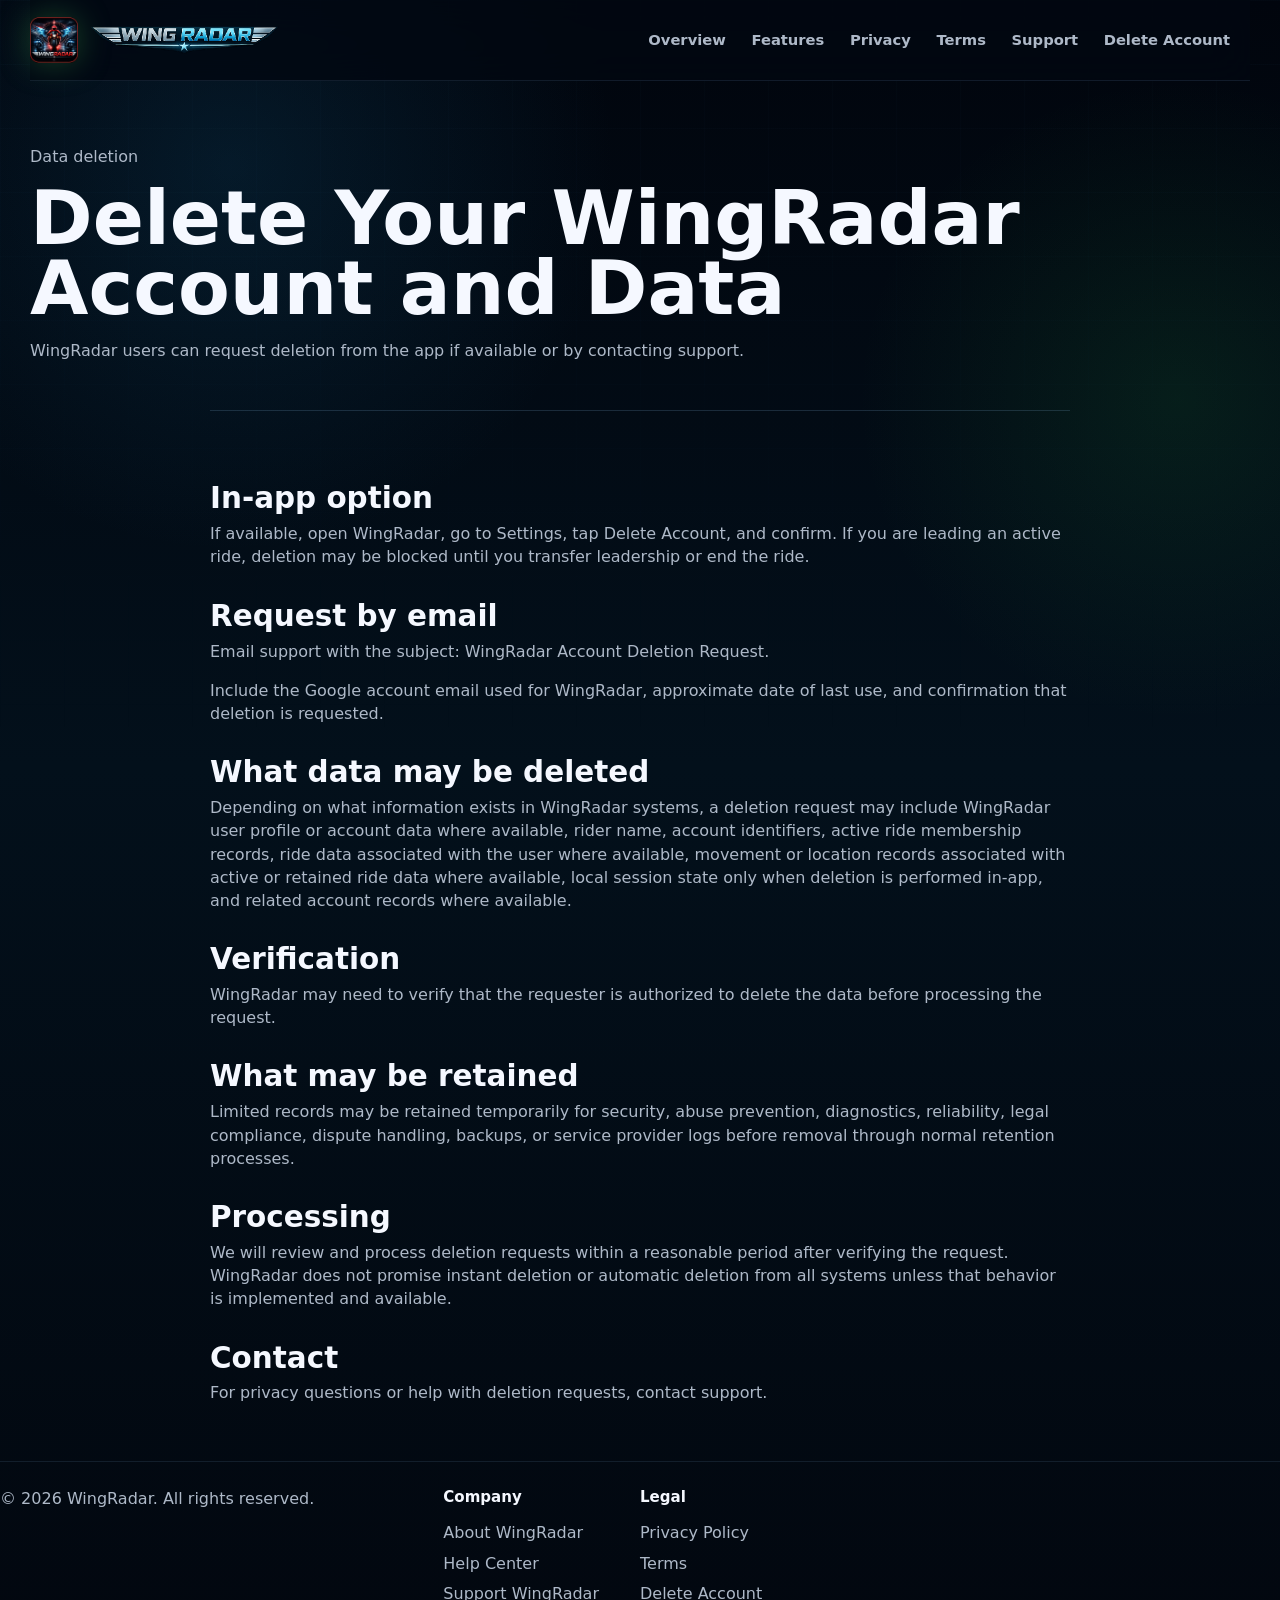
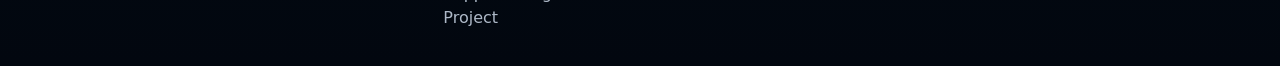
==== commit 2532b780: "Website: add support-wingradar page; update footer Company links across site" ====
--- a/delete-account.html
+++ b/delete-account.html
@@ -58,11 +58,16 @@
 
   <footer class="site-footer">
     <p>&copy; 2026 WingRadar. All rights reserved.</p>
-    <nav aria-label="Footer navigation">
+    <nav aria-label="Company">
+      <h3>Company</h3>
+      <a href="index.html#why">About WingRadar</a>
+      <a href="support.html">Help Center</a>
+      <a href="support-wingradar.html">Support WingRadar Project</a>
+    </nav>
+    <nav aria-label="Legal">
+      <h3>Legal</h3>
       <a href="privacy-policy.html">Privacy Policy</a>
       <a href="terms.html">Terms</a>
-      <a href="support.html">Support</a>
-      <a href="mailto:support@ridewingsync.com">Contact</a>
       <a href="delete-account.html">Delete Account</a>
     </nav>
   </footer>
--- a/style.css
+++ b/style.css
@@ -24,6 +24,16 @@
   scroll-behavior: smooth;
 }
 
+section[id] {
+  scroll-margin-top: 140px;
+}
+
+@media (max-width: 900px) {
+  section[id] {
+    scroll-margin-top: 120px;
+  }
+}
+
 body {
   margin: 0;
   overflow-x: hidden;
@@ -876,6 +886,7 @@
 }
 
 .use-case-grid article {
+  position: relative;
   display: grid;
   place-items: center;
   gap: 0.65rem;
@@ -885,6 +896,37 @@
   border-radius: 8px;
   background: rgba(255, 255, 255, 0.025);
   text-align: center;
+  overflow: hidden;
+}
+
+.use-case-grid article::before {
+  content: "";
+  position: absolute;
+  inset: 0;
+  z-index: 1;
+  border-radius: inherit;
+  background: linear-gradient(180deg, rgba(2, 7, 15, 0.16), rgba(2, 7, 15, 0.68));
+  pointer-events: none;
+}
+
+.use-case-grid article img {
+  position: absolute;
+  inset: 0;
+  z-index: 0;
+  width: 100%;
+  height: 100%;
+  border-radius: inherit;
+  object-fit: cover;
+  transition: transform 220ms ease;
+}
+
+.use-case-grid article:hover img {
+  transform: scale(1.05);
+}
+
+.use-case-grid article strong {
+  position: relative;
+  z-index: 2;
 }
 
 .placeholder-symbol {
